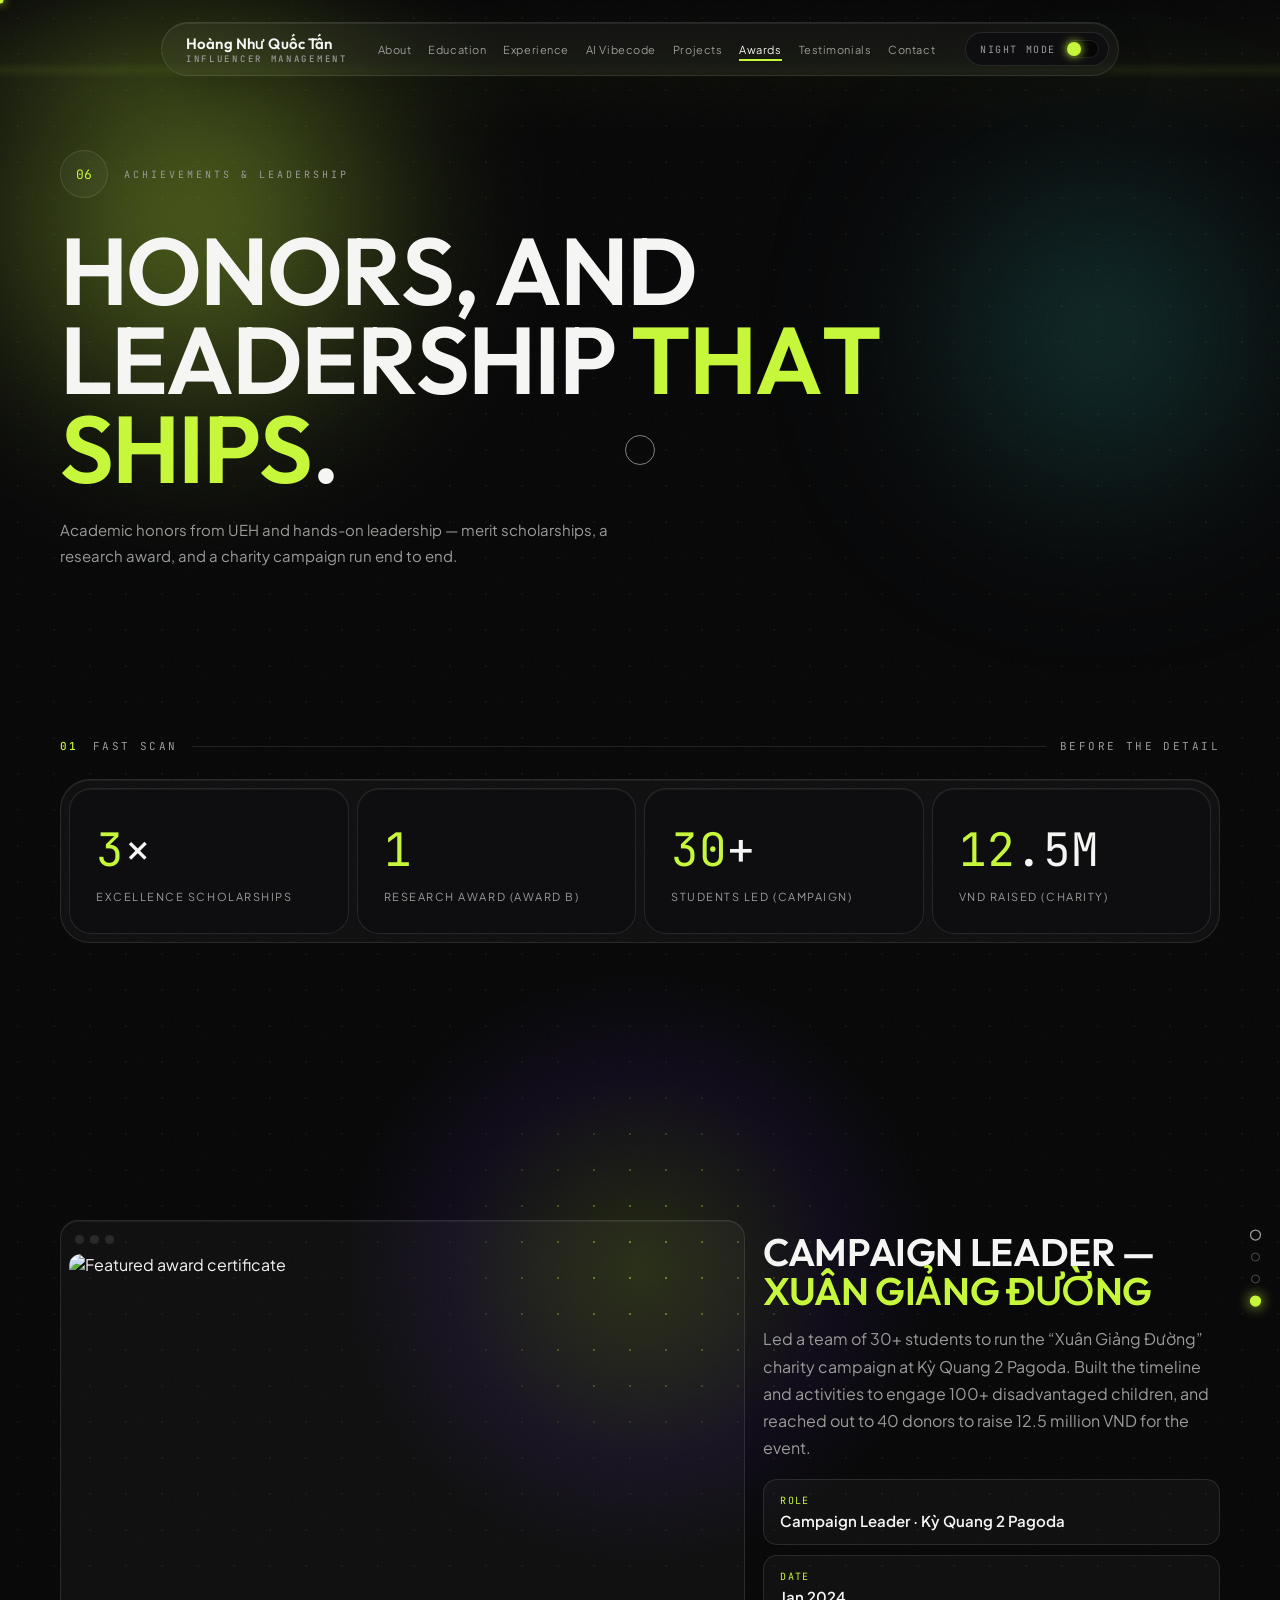
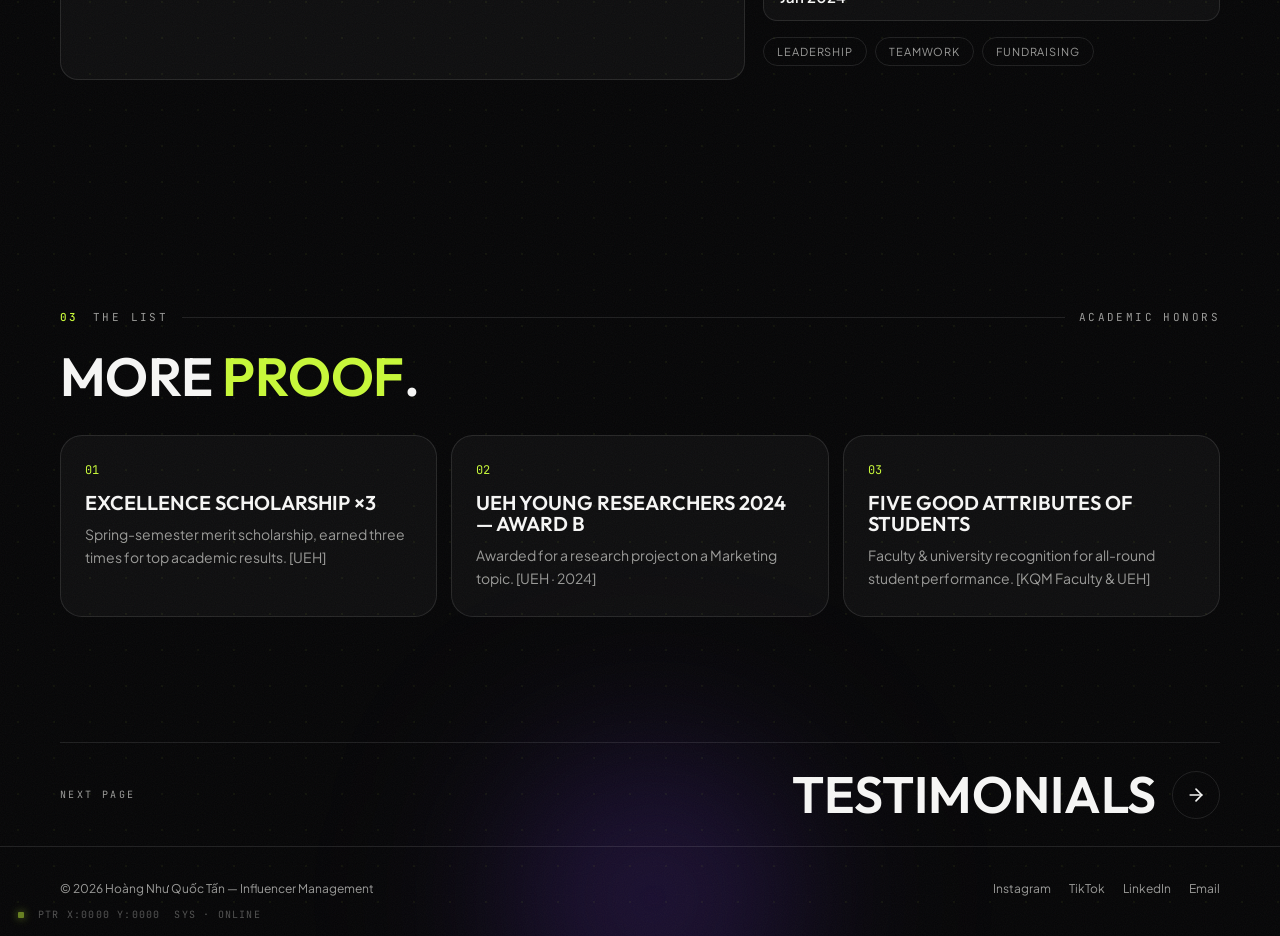
==== awards.html @ 6862c216 "Portfolio — Hoang Nhu Quoc Tan (initial)" ====
<!DOCTYPE html><html lang="en" class="dark"><head><meta charset="UTF-8"/><meta name="viewport" content="width=device-width, initial-scale=1.0"/><title>Achievements &amp; Leadership &mdash; Hoàng Như Quốc Tấn</title><meta name="description" content="Academic honors, scholarships and leadership — UEH Excellence Scholarships, Young Researchers award, and a 30+ student charity campaign."/><link rel="preconnect" href="https://fonts.googleapis.com"><link rel="preconnect" href="https://fonts.gstatic.com" crossorigin><link href="https://fonts.googleapis.com/css2?family=Outfit:wght@500;600;700;800&display=swap" rel="stylesheet"><link href="https://fonts.googleapis.com/css2?family=Plus+Jakarta+Sans:wght@400;500;600;700&family=JetBrains+Mono:wght@400;500&display=swap" rel="stylesheet"><script>(function(){try{if(localStorage.getItem('pf-theme')==='light')document.documentElement.classList.add('light');}catch(e){}})();</script><link rel="icon" href="data:image/svg+xml,%3Csvg xmlns='http://www.w3.org/2000/svg' viewBox='0 0 32 32'%3E%3Crect width='32' height='32' rx='7' fill='%23060607'/%3E%3Cpath d='M17 5 8 18h6l-1 9 9-13h-6z' fill='%23c7f73b'/%3E%3C/svg%3E"/><link rel="stylesheet" href="assets/core.css"/></head><body class="pf-calm"><div class="pgt" aria-hidden="true"></div><div class="progress" id="progress"></div><div class="lightbox" id="lightbox" aria-hidden="true"><button class="lb-close" id="lbclose" aria-label="Close">&times;</button><img alt=""/></div><div class="toast" id="toast" role="status" aria-live="polite"></div><div class="aurora"><div class="blob b1"></div><div class="blob b2"></div><div class="blob b3"></div></div><div class="grain"></div><div class="fx-grid2"></div><div class="fx-grid"></div><div class="fx-spot"></div><div class="scan"></div><div class="hud" id="hud"><span class="b"></span><span id="hudpos">PTR X:0000 Y:0000</span><span id="hudsys">SYS &middot; ONLINE</span></div><div class="cring" id="cring"></div><div class="cdot" id="cdot"></div><div class="navwrap"><nav><a class="brand" href="portfolio-home.html" style="text-decoration:none"><span class="bn" data-c="name">Hoàng Như Quốc Tấn</span><span class="bs" data-c="role">Influencer Management</span></a><div class="navlinks"><a href="portfolio-about.html">About</a><a href="education.html">Education</a><a href="experience.html">Experience</a><a href="ai-vibecode.html">AI Vibecode</a><a href="projects.html">Projects</a><a class="cur" href="awards.html">Awards</a><a href="testimonials.html">Testimonials</a><a href="contact.html">Contact</a></div><div class="switch" id="switch" role="button" tabindex="0" aria-label="Toggle theme"><span class="lbl" id="switchlbl">Night mode</span><span class="track"><span class="knob"></span></span></div><div class="burger" id="burger" aria-label="Menu" tabindex="0"><i></i><i></i></div></nav></div><div class="overlay" id="overlay"><a href="portfolio-about.html">About</a><a href="education.html">Education</a><a href="experience.html">Experience</a><a href="ai-vibecode.html">AI Vibecode</a><a href="projects.html">Projects</a><a href="awards.html">Awards</a><a href="testimonials.html">Testimonials</a><a href="contact.html">Contact</a></div><div class="rail"><a href="#top" data-l="Intro" class="on"></a><a href="#preview" data-l="Scan"></a><a href="#featured" data-l="Featured"></a><a href="#list" data-l="Awards"></a></div><span id="top"></span><div class="wrap"><header class="head"><div class="kicker reveal"><span class="no">06</span><span class="lab">Achievements &amp; Leadership</span></div><h1 class="ih split reveal">Honors, and leadership <em class="pop">that ships</em>.</h1><p class="esub reveal" style="margin-top:24px">Academic honors from UEH and hands-on leadership &mdash; merit scholarships, a research award, and a charity campaign run end to end.</p></header></div><section class="esec" id="preview"><div class="slabel reveal"><b>01</b> Fast scan <span class="ln"></span> Before the detail</div><div class="bento reveal" style="margin-top:26px"><div class="inner"><div class="core"><div class="num"><em data-to="3">0</em>&times;</div><div class="cap">Excellence Scholarships</div></div><div class="core"><div class="num"><em data-to="1">0</em></div><div class="cap">Research award (Award B)</div></div><div class="core"><div class="num"><em data-to="30">0</em>+</div><div class="cap">Students led (campaign)</div></div><div class="core"><div class="num"><em data-to="12">0</em>.5M</div><div class="cap">VND raised (charity)</div></div></div></div></section><section class="esec" id="featured"><div class="slabel reveal"><b>02</b> Featured recognition <span class="ln"></span> First impression</div><div class="feature"><div class="frame reveal"><div class="bar"><i></i><i></i><i></i></div><img src="https://picsum.photos/seed/award-feat/1200/750" data-full="https://picsum.photos/seed/award-feat/1600/1000" alt="Featured award certificate"/></div><div class="reveal"><h2 style="font-family:'Outfit','Plus Jakarta Sans',sans-serif;font-weight:600;text-transform:uppercase;font-size:clamp(24px,3vw,42px);line-height:1.02;letter-spacing:-.01em">Campaign Leader &mdash; <em style="color:var(--lime);font-style:normal">Xu&acirc;n Gi&#7843;ng &#272;&#432;&#7901;ng</em></h2><p style="color:var(--ink-soft);margin-top:14px;line-height:1.7">Led a team of 30+ students to run the &ldquo;Xu&acirc;n Gi&#7843;ng &#272;&#432;&#7901;ng&rdquo; charity campaign at K&#7923; Quang 2 Pagoda. Built the timeline and activities to engage 100+ disadvantaged children, and reached out to 40 donors to raise 12.5 million VND for the event.</p><div class="org"><div class="orgcard"><div class="t">Role</div><div class="v">Campaign Leader &middot; K&#7923; Quang 2 Pagoda</div></div><div class="orgcard"><div class="t">Date</div><div class="v">Jan 2024</div></div></div><div class="chips" style="margin-top:16px"><span class="chip">Leadership</span><span class="chip">Teamwork</span><span class="chip">Fundraising</span></div></div></div></section><section class="esec" id="list"><div class="slabel reveal"><b>03</b> The list <span class="ln"></span> Academic honors</div><h2 class="ehead ih split reveal">More <em class="pop">proof</em>.</h2><div class="grid3"><div class="scard reveal"><div class="n">01</div><h3>Excellence Scholarship &times;3</h3><p>Spring-semester merit scholarship, earned three times for top academic results. <span style="color:var(--ink-soft)">[UEH]</span></p></div><div class="scard reveal"><div class="n">02</div><h3>UEH Young Researchers 2024 &mdash; Award B</h3><p>Awarded for a research project on a Marketing topic. <span style="color:var(--ink-soft)">[UEH &middot; 2024]</span></p></div><div class="scard reveal"><div class="n">03</div><h3>Five Good Attributes of Students</h3><p>Faculty &amp; university recognition for all-round student performance. <span style="color:var(--ink-soft)">[KQM Faculty &amp; UEH]</span></p></div></div></section><section class="nextnav reveal"><div class="ln"></div><div class="row"><span class="k">Next page</span><a href="testimonials.html">Testimonials <span class="ar"><svg viewBox="0 0 24 24" fill="none" stroke="currentColor" stroke-width="2" stroke-linecap="round" stroke-linejoin="round"><line x1="5" y1="12" x2="19" y2="12"/><polyline points="12 5 19 12 12 19"/></svg></span></a></div></section><footer style="border-top:1px solid var(--line);padding:34px 0 40px;position:relative;z-index:10"><div class="wrap" style="display:flex;justify-content:space-between;align-items:center;flex-wrap:wrap;gap:14px;font-size:12px;color:var(--ink-soft)"><div>&copy; <span id="yr"></span> <span data-c="name">Hoàng Như Quốc Tấn</span> &mdash; <span data-c="role">Influencer Management</span></div><div style="display:flex;gap:18px"><a href="#" data-c-href="instagram_url" style="text-decoration:none">Instagram</a><a href="#" data-c-href="tiktok_url" style="text-decoration:none">TikTok</a><a href="#" data-c-href="linkedin_url" style="text-decoration:none">LinkedIn</a><a href="contact.html" style="text-decoration:none">Email</a></div></div></footer><script src="assets/core.js" defer></script></body></html>
---- assets/core.css ----
:root{
    --bg:#060607; --bg-2:#0e0e10; --ink:#f5f5f4; --ink-soft:#9b9b99;
    --line:rgba(255,255,255,.10); --card:rgba(255,255,255,.035);
    --lime:#c7f73b; --lime-dim:#9bd400; --teal:#1f6f6b; --violet:#7a3bf7;
    --ease:cubic-bezier(.32,.72,0,1);
  }
  html.light{
    --bg:#f4f3ee; --bg-2:#e7e6df; --ink:#121211; --ink-soft:#56564f;
    --line:rgba(0,0,0,.12); --card:rgba(0,0,0,.035); --teal:#bfe3df;
    --lime:#5c9a00; --lime-dim:#477700;
  }
  *{margin:0;padding:0;box-sizing:border-box}
  html{scroll-behavior:smooth}
  body{background:var(--bg);color:var(--ink);font-family:'Plus Jakarta Sans',system-ui,sans-serif;
    overflow-x:hidden;transition:background .6s var(--ease),color .6s var(--ease)}
  ::selection{background:var(--lime);color:#060607}

  /* ---------- aurora background ---------- */
  .aurora{position:fixed;inset:0;z-index:0;overflow:hidden;pointer-events:none}
  .blob{position:absolute;border-radius:50%;filter:blur(72px);opacity:.46;mix-blend-mode:screen;will-change:transform;transform:translateZ(0)}
  html.light .blob{opacity:.3;mix-blend-mode:multiply}
  .b1{width:46vw;height:46vw;left:-8vw;top:-6vw;background:radial-gradient(circle,var(--lime),transparent 65%);animation:drift1 19s var(--ease) infinite}
  .b2{width:40vw;height:40vw;right:-6vw;top:6vw;background:radial-gradient(circle,var(--teal),transparent 60%);animation:drift2 23s var(--ease) infinite}
  .b3{width:38vw;height:38vw;left:32vw;bottom:-16vw;background:radial-gradient(circle,var(--violet),transparent 62%);opacity:.28;animation:drift3 27s var(--ease) infinite}
  @keyframes drift1{50%{transform:translate(8vw,6vh) scale(1.15)}}
  @keyframes drift2{50%{transform:translate(-7vw,9vh) scale(1.1)}}
  @keyframes drift3{50%{transform:translate(5vw,-8vh) scale(1.2)}}
  .grain{position:fixed;inset:0;z-index:1;pointer-events:none;opacity:.045;
    background-image:url("data:image/svg+xml,%3Csvg xmlns='http://www.w3.org/2000/svg' width='120' height='120'%3E%3Cfilter id='n'%3E%3CfeTurbulence type='fractalNoise' baseFrequency='.9' numOctaves='2'/%3E%3C/filter%3E%3Crect width='100%25' height='100%25' filter='url(%23n)'/%3E%3C/svg%3E");}

  /* ---------- minimal cursor (dot + lagging ring) ---------- */
  .cdot{position:fixed;top:0;left:0;width:7px;height:7px;border-radius:50%;background:var(--lime);
    z-index:95;pointer-events:none;transform:translate(-50%,-50%);box-shadow:0 0 10px var(--lime)}
  .cring{position:fixed;top:0;left:0;width:30px;height:30px;border-radius:50%;
    border:1px solid rgba(255,255,255,.5);z-index:94;pointer-events:none;mix-blend-mode:difference;
    transform:translate(-50%,-50%);transition:width .3s var(--ease),height .3s var(--ease),border-color .3s var(--ease)}
  .cring.lg{width:52px;height:52px;border-color:var(--lime)}
  @media(hover:none){.cdot,.cring{display:none}}
  @keyframes spin{to{transform:rotate(360deg)}}

  /* ---------- interactive background (reacts to cursor) ---------- */
  .fx-grid2{position:fixed;inset:0;z-index:1;pointer-events:none;opacity:.10;
    background-image:radial-gradient(circle,rgba(199,247,59,.5) 1px,transparent 1px);background-size:36px 36px}
  html.light .fx-grid2{opacity:.14;background-image:radial-gradient(circle,rgba(0,0,0,.18) 1px,transparent 1px)}
  .fx-grid{position:fixed;inset:0;z-index:1;pointer-events:none;opacity:.95;
    background-image:radial-gradient(circle,rgba(199,247,59,.5) 1px,transparent 1px);background-size:36px 36px;
    -webkit-mask:radial-gradient(280px circle at var(--mx,50%) var(--my,50%),#000 0%,transparent 70%);
    mask:radial-gradient(280px circle at var(--mx,50%) var(--my,50%),#000 0%,transparent 70%)}
  .fx-spot{position:fixed;inset:0;z-index:1;pointer-events:none;
    background:radial-gradient(460px circle at var(--mx,50%) var(--my,50%),rgba(199,247,59,.14),rgba(122,59,247,.07) 42%,transparent 64%)}
  html.light .fx-grid{background-image:radial-gradient(circle,rgba(77,124,15,.55) 1px,transparent 1px)}
  html.light .fx-spot{background:radial-gradient(460px circle at var(--mx,50%) var(--my,50%),rgba(77,124,15,.14),transparent 60%)}
  /* scanline sweep */
  .scan{position:fixed;left:0;right:0;top:0;height:140px;z-index:2;pointer-events:none;opacity:.55;
    background:linear-gradient(180deg,transparent,rgba(199,247,59,.05) 44%,rgba(199,247,59,.16) 50%,rgba(199,247,59,.05) 56%,transparent);
    animation:sweep 9s var(--ease) infinite}
  html.light .scan{background:linear-gradient(180deg,transparent,rgba(77,124,15,.06) 44%,rgba(77,124,15,.16) 50%,rgba(77,124,15,.06) 56%,transparent)}
  @keyframes sweep{0%{transform:translateY(-160px)}55%,100%{transform:translateY(100vh)}}
  /* HUD readout */
  .hud{position:fixed;left:18px;bottom:15px;z-index:40;pointer-events:none;font-family:'JetBrains Mono',monospace;
    font-size:10px;letter-spacing:.12em;color:var(--ink-soft);opacity:.5;display:flex;gap:14px;align-items:center}
  .hud .b{width:6px;height:6px;background:var(--lime);border-radius:1px;box-shadow:0 0 8px var(--lime)}
  @media(max-width:600px){.hud{display:none}}
  /* card spotlight (cursor-follow) */
  .core,.stat,.duocard .inner,.glass .inner,.bento{position:relative;overflow:hidden}
  .core::after,.stat::after,.duocard .inner::after,.glass .inner::after{content:"";position:absolute;inset:0;border-radius:inherit;
    pointer-events:none;opacity:0;transition:opacity .35s var(--ease);
    background:radial-gradient(260px circle at var(--cx,50%) var(--cy,50%),rgba(199,247,59,.16),transparent 60%)}
  .core:hover::after,.stat:hover::after,.duocard .inner:hover::after,.glass .inner:hover::after{opacity:1}

  /* ---------- floating glass nav ---------- */
  .navwrap{position:fixed;top:0;left:0;right:0;z-index:60;display:flex;justify-content:center;padding:22px 16px;pointer-events:none}
  .navwrap{transition:transform .45s var(--ease)}
  body.nav-hidden .navwrap{transform:translateY(-130%)}
  nav{pointer-events:auto;display:flex;align-items:center;gap:30px;
    background:var(--card);backdrop-filter:blur(18px);border:1px solid var(--line);
    border-radius:999px;padding:9px 9px 9px 24px;box-shadow:inset 0 1px 0 rgba(255,255,255,.08),0 18px 50px -20px rgba(0,0,0,.6)}
  .brand{font-family:'Outfit','Plus Jakarta Sans',sans-serif;font-weight:600;font-size:15px;letter-spacing:.01em;white-space:nowrap;color:var(--ink)}
  .brand .bn{color:var(--ink)}
  .brand .bs{display:block;font-size:9px;letter-spacing:.3em;color:var(--ink-soft);font-weight:500;text-transform:uppercase;font-family:'JetBrains Mono',monospace}
  .navlinks{display:flex;gap:24px;font-size:12px;letter-spacing:.05em}
  .navlinks a{color:var(--ink-soft);text-decoration:none;transition:color .25s var(--ease);position:relative}
  .navlinks a:hover{color:var(--ink)}
  .navlinks a::after{content:"";position:absolute;left:0;bottom:-5px;height:1.5px;width:0;background:var(--lime);transition:width .3s var(--ease)}
  .navlinks a:hover::after{width:100%}
  .switch{display:flex;align-items:center;gap:9px;cursor:pointer;user-select:none;
    border:1px solid var(--line);border-radius:999px;padding:7px 9px 7px 14px;background:var(--bg-2);transition:border-color .25s var(--ease)}
  .switch:hover{border-color:var(--lime)}
  .switch .lbl{font-size:10px;letter-spacing:.16em;text-transform:uppercase;color:var(--ink-soft);font-family:'JetBrains Mono',monospace;min-width:74px}
  .switch .track{width:34px;height:18px;border-radius:999px;background:var(--bg);position:relative;border:1px solid var(--line)}
  .switch .knob{position:absolute;top:1px;left:1px;width:14px;height:14px;border-radius:50%;background:var(--lime);box-shadow:0 0 10px var(--lime);transition:left .35s var(--ease)}
  html.light .switch .knob{left:17px}

  /* hamburger (mobile) */
  .burger{display:none;width:40px;height:40px;border:1px solid var(--line);border-radius:50%;background:var(--bg-2);position:relative;cursor:pointer}
  .burger i{position:absolute;left:11px;width:18px;height:1.5px;background:var(--ink);transition:transform .4s var(--ease),opacity .3s var(--ease)}
  .burger i:nth-child(1){top:16px}.burger i:nth-child(2){top:22px}
  body.menu .burger i:nth-child(1){transform:translateY(3px) rotate(45deg)}
  body.menu .burger i:nth-child(2){transform:translateY(-3px) rotate(-45deg)}
  .overlay{position:fixed;inset:0;z-index:55;background:rgba(6,6,7,.82);backdrop-filter:blur(22px);
    display:flex;flex-direction:column;justify-content:center;gap:8px;padding:0 32px;
    opacity:0;pointer-events:none;transition:opacity .4s var(--ease)}
  html.light .overlay{background:rgba(244,243,238,.85)}
  body.menu .overlay{opacity:1;pointer-events:auto}
  .overlay a{font-family:'Outfit','Plus Jakarta Sans',sans-serif;font-size:40px;font-weight:600;text-decoration:none;color:var(--ink);
    text-transform:uppercase;transform:translateY(40px);opacity:0;transition:transform .6s var(--ease),opacity .6s var(--ease)}
  body.menu .overlay a{transform:none;opacity:1}
  body.menu .overlay a:nth-child(1){transition-delay:.08s}
  body.menu .overlay a:nth-child(2){transition-delay:.14s}
  body.menu .overlay a:nth-child(3){transition-delay:.2s}
  body.menu .overlay a:nth-child(4){transition-delay:.26s}
  body.menu .overlay a:nth-child(5){transition-delay:.32s}

  /* ---------- shared bits ---------- */
  .wrap{position:relative;z-index:10;max-width:1480px;margin:0 auto;padding:0 clamp(20px,5vw,60px)}
  .eyebrow{display:inline-flex;align-items:center;gap:9px;border:1px solid var(--line);border-radius:999px;
    padding:6px 13px;font-size:10px;letter-spacing:.24em;text-transform:uppercase;color:var(--ink-soft);
    font-family:'JetBrains Mono',monospace;background:var(--card)}
  .eyebrow .d{width:6px;height:6px;border-radius:50%;background:var(--lime);box-shadow:0 0 8px var(--lime)}

  /* interactive headline */
  .ih{font-family:'Outfit','Plus Jakarta Sans',sans-serif;font-weight:600;line-height:.94;letter-spacing:-.02em;text-transform:uppercase}
  .ih .ch{display:inline-block;transition:transform .25s var(--ease),color .25s var(--ease),text-shadow .25s var(--ease);will-change:transform}
  .ih .pop{color:var(--lime)}

  /* magnetic CTA (button-in-button) */
  .btn{display:inline-flex;align-items:center;gap:12px;text-decoration:none;font-weight:600;font-size:14px;
    padding:12px 12px 12px 22px;border-radius:999px;transition:transform .25s var(--ease),background .3s var(--ease),color .3s var(--ease)}
  .btn:active{transform:scale(.97)}
  .btn .ic{width:30px;height:30px;border-radius:50%;display:grid;place-items:center;transition:transform .3s var(--ease),background .3s var(--ease)}
  .btn svg{width:15px;height:15px}
  .btn-primary{background:var(--lime);color:#060607}
  .btn-primary .ic{background:rgba(0,0,0,.12)}
  .btn-primary:hover .ic{transform:translate(3px,-2px)}
  .btn-ghost{border:1px solid var(--line);color:var(--ink);padding-left:22px}
  .btn-ghost .ic{background:var(--card)}
  .btn-ghost:hover{border-color:var(--lime);color:var(--lime)}
  .btn-ghost:hover .ic{transform:translate(3px,-2px)}

  /* ---------- hero ---------- */
  .hero{min-height:100dvh;display:grid;grid-template-columns:1.12fr .88fr;gap:48px;align-items:center;
    padding:150px 0 70px}
  .hero h1{font-size:clamp(54px,8.4vw,132px);margin:24px 0}
  .lede{max-width:46ch;color:var(--ink-soft);font-size:clamp(15px,1.25vw,18px);line-height:1.7}
  .lede b{color:var(--ink);font-weight:600}
  .badge{display:inline-flex;align-items:center;gap:9px;margin-top:26px;border:1px solid var(--line);
    border-radius:999px;padding:8px 15px;font-size:12px;background:var(--card)}
  .badge .dot{width:8px;height:8px;border-radius:50%;background:var(--lime);animation:pulse 1.8s infinite}
  @keyframes pulse{0%{box-shadow:0 0 0 0 rgba(199,247,59,.6)}70%{box-shadow:0 0 0 9px rgba(199,247,59,0)}100%{box-shadow:0 0 0 0 rgba(199,247,59,0)}}
  .ctas{display:flex;flex-wrap:wrap;gap:13px;margin-top:32px}
  .chips{display:flex;flex-wrap:wrap;gap:8px;margin-top:30px}
  .chip{font-size:11px;letter-spacing:.08em;text-transform:uppercase;color:var(--ink-soft);
    border:1px solid var(--line);border-radius:999px;padding:7px 13px;transition:border-color .25s var(--ease),color .25s var(--ease)}
  .chip:hover{border-color:var(--lime);color:var(--ink)}

  /* portrait — double-bezel + aurora ring */
  .stage{display:flex;flex-direction:column;align-items:center;gap:20px}
  .shell{padding:8px;border-radius:50%;background:var(--card);border:1px solid var(--line);position:relative}
  .ring{position:relative;width:min(360px,74vw);aspect-ratio:1;border-radius:50%;display:grid;place-items:center}
  .ring::before{content:"";position:absolute;inset:-10px;border-radius:50%;
    background:conic-gradient(from 0deg,var(--lime),var(--teal),var(--violet),var(--lime));filter:blur(16px);opacity:.7;animation:spin 14s linear infinite}
  .portrait{position:relative;z-index:2;width:100%;height:100%;border-radius:50%;object-fit:cover;border:2px solid rgba(255,255,255,.16)}
  .persona{display:flex;align-items:flex-start;gap:12px;border:1px solid var(--line);border-radius:18px;
    background:var(--card);box-shadow:inset 0 1px 0 rgba(255,255,255,.06);padding:14px 18px;max-width:330px}
  .persona .ic{color:var(--lime);flex:0 0 auto;margin-top:2px}
  .persona .tag{font-family:'JetBrains Mono',monospace;font-size:10px;color:var(--lime);letter-spacing:.14em;text-transform:uppercase}
  .persona p{font-size:13.5px;line-height:1.5;margin-top:4px}
  .persona p b{color:var(--ink)}

  /* ---------- marquee ---------- */
  .marq{position:relative;z-index:10;border-top:1px solid var(--line);border-bottom:1px solid var(--line);
    overflow:hidden;padding:18px 0;margin-top:10px;background:var(--card)}
  .marq .row{display:flex;gap:48px;width:max-content;animation:slide 28s linear infinite}
  .marq span{font-family:'Outfit','Plus Jakarta Sans',sans-serif;font-weight:600;text-transform:uppercase;font-size:clamp(18px,2vw,26px);
    color:var(--ink-soft);display:inline-flex;align-items:center;gap:48px;letter-spacing:.02em}
  .marq span::after{content:"";width:7px;height:7px;border-radius:50%;background:var(--lime)}
  @keyframes slide{to{transform:translateX(-50%)}}

  /* ---------- snapshot (double-bezel bento) ---------- */
  .snap-sec{padding:90px 0}
  .snaphead{display:flex;align-items:flex-end;justify-content:space-between;gap:24px;margin-bottom:30px;flex-wrap:wrap}
  .snaphead h2{font-family:'Outfit','Plus Jakarta Sans',sans-serif;font-weight:600;text-transform:uppercase;font-size:clamp(30px,4vw,56px);line-height:.98;letter-spacing:-.01em}
  .snaphead p{color:var(--ink-soft);max-width:38ch;font-size:14px;line-height:1.6}
  .bento{padding:8px;border:1px solid var(--line);border-radius:30px;background:var(--card);
    box-shadow:inset 0 1px 0 rgba(255,255,255,.05)}
  .bento .inner{display:grid;grid-template-columns:repeat(4,1fr);gap:8px}
  .core{background:var(--bg-2);border:1px solid var(--line);border-radius:calc(30px - 8px);padding:30px 26px;
    box-shadow:inset 0 1px 1px rgba(255,255,255,.06);transition:transform .4s var(--ease)}
  .core:hover{transform:translateY(-4px)}
  .core .num{font-family:'JetBrains Mono',monospace;font-size:clamp(30px,3.6vw,48px)}
  .core .num em{color:var(--lime);font-style:normal}
  .core .cap{font-size:11px;letter-spacing:.14em;text-transform:uppercase;color:var(--ink-soft);margin-top:10px}

  /* reveal */
  .reveal{opacity:0;transform:translateY(40px);filter:blur(8px);
    transition:opacity .9s var(--ease),transform .9s var(--ease),filter .9s var(--ease)}
  .reveal.in{opacity:1;transform:none;filter:blur(0)}

  @media(max-width:900px){
    .navlinks,.switch .lbl{display:none}
    .burger{display:block}
    .hero{grid-template-columns:1fr;padding-top:130px;gap:34px}
    .stage{order:-1}
    .bento .inner{grid-template-columns:repeat(2,1fr)}
  }

/* header */
  .head{padding:150px 0 56px}
  .kicker{display:flex;align-items:center;gap:16px;margin-bottom:28px}
  .kicker .no{width:48px;height:48px;border:1px solid var(--line);border-radius:50%;display:grid;place-items:center;font-family:'JetBrains Mono',monospace;font-size:13px;color:var(--lime);background:var(--card)}
  .kicker .lab{font-size:10px;letter-spacing:.3em;text-transform:uppercase;color:var(--ink-soft);font-family:'JetBrains Mono',monospace}
  .head h1{font-size:clamp(46px,7.4vw,116px);max-width:15ch}
  .intro-grid{display:grid;grid-template-columns:1.1fr .9fr;gap:18px;align-items:stretch;margin-top:44px}
  .glass{padding:8px;border:1px solid var(--line);border-radius:28px;background:var(--card);box-shadow:inset 0 1px 0 rgba(255,255,255,.05)}
  .glass .inner{background:var(--bg-2);border:1px solid var(--line);border-radius:20px;padding:30px 32px;box-shadow:inset 0 1px 1px rgba(255,255,255,.06);height:100%}
  .glass p{color:var(--ink-soft);font-size:clamp(15px,1.2vw,17px);line-height:1.75}
  .glass p b{color:var(--ink);font-weight:600}
  .chips{display:flex;flex-wrap:wrap;gap:8px;margin-top:22px}
  .chip{font-size:11px;letter-spacing:.08em;text-transform:uppercase;color:var(--ink-soft);border:1px solid var(--line);border-radius:999px;padding:7px 13px;transition:border-color .25s var(--ease),color .25s var(--ease)}
  .chip:hover{border-color:var(--lime);color:var(--ink)}
  .stats{padding:8px;border:1px solid var(--line);border-radius:28px;background:var(--card)}
  .stats .grid{display:grid;grid-template-columns:1fr 1fr;gap:8px;height:100%}
  .stat{background:var(--bg-2);border:1px solid var(--line);border-radius:20px;padding:24px;box-shadow:inset 0 1px 1px rgba(255,255,255,.06);transition:transform .4s var(--ease)}
  .stat:hover{transform:translateY(-4px)}
  .stat .num{font-family:'JetBrains Mono',monospace;font-size:clamp(26px,3vw,40px)}
  .stat .num em{color:var(--lime);font-style:normal}
  .stat .cap{font-size:11px;letter-spacing:.13em;text-transform:uppercase;color:var(--ink-soft);margin-top:8px}

  .sec{padding:80px 0;border-top:1px solid var(--line)}
  .sec h2{font-family:'Outfit','Plus Jakarta Sans',sans-serif;font-weight:600;text-transform:uppercase;font-size:clamp(32px,4.6vw,68px);line-height:.96;letter-spacing:-.01em;max-width:16ch}

  .narr{display:grid;grid-template-columns:.85fr 1.15fr;gap:40px;margin-top:6px;align-items:start}
  .narr .big{font-family:'Outfit','Plus Jakarta Sans',sans-serif;text-transform:uppercase;font-weight:600;font-size:clamp(24px,2.7vw,42px);line-height:1.02}
  .narr .big .pop{color:var(--lime)}
  .narr .body p{color:var(--ink-soft);font-size:16px;line-height:1.8;margin-bottom:16px;max-width:60ch}
  .narr .body p b{color:var(--ink)}

  .princ{margin-top:22px;border-top:1px solid var(--line)}
  .prow{display:grid;grid-template-columns:60px 1fr 2fr;gap:24px;align-items:baseline;padding:26px 4px;border-bottom:1px solid var(--line);transition:background .3s var(--ease),padding-left .3s var(--ease)}
  .prow:hover{background:var(--card);padding-left:16px}
  .prow .pn{font-family:'JetBrains Mono',monospace;color:var(--lime);font-size:14px}
  .prow .pt{font-family:'Outfit','Plus Jakarta Sans',sans-serif;font-weight:600;text-transform:uppercase;font-size:clamp(20px,2vw,28px)}
  .prow .pd{color:var(--ink-soft);font-size:15px;line-height:1.7}

  .duo{display:grid;grid-template-columns:1fr 1fr;gap:16px;margin-top:8px}
  .duocard{padding:8px;border:1px solid var(--line);border-radius:26px;background:var(--card)}
  .duocard .inner{background:var(--bg-2);border:1px solid var(--line);border-radius:18px;padding:28px;box-shadow:inset 0 1px 1px rgba(255,255,255,.06)}
  .duocard .t{font-family:'Outfit','Plus Jakarta Sans',sans-serif;font-weight:600;text-transform:uppercase;font-size:clamp(22px,2.4vw,32px);color:var(--lime)}
  .duocard ul{list-style:none;margin-top:14px;display:flex;flex-direction:column;gap:11px}
  .duocard li{color:var(--ink-soft);font-size:15px;line-height:1.5;padding-left:18px;position:relative}
  .duocard li::before{content:"";position:absolute;left:0;top:9px;width:7px;height:7px;border-radius:50%;background:var(--lime)}

  .strip{display:flex;gap:16px;overflow-x:auto;padding:8px 2px 18px;margin-top:8px;scroll-snap-type:x mandatory}
  .strip::-webkit-scrollbar{height:6px}.strip::-webkit-scrollbar-thumb{background:var(--line);border-radius:99px}
  .shot{flex:0 0 auto;width:min(320px,78vw);aspect-ratio:4/5;border-radius:18px;object-fit:cover;border:1px solid var(--line);scroll-snap-align:start;filter:grayscale(.2);transition:filter .4s var(--ease),transform .4s var(--ease)}
  .shot:hover{filter:none;transform:translateY(-4px)}

  .endcta{padding:8px;border:1px solid var(--line);border-radius:30px;background:var(--card);margin:22px 0 80px}
  .endcta .inner{background:var(--bg-2);border:1px solid var(--line);border-radius:22px;box-shadow:inset 0 1px 1px rgba(255,255,255,.06);padding:38px clamp(24px,4vw,48px);display:flex;flex-wrap:wrap;align-items:center;justify-content:space-between;gap:20px}
  .endcta h3{font-family:'Outfit','Plus Jakarta Sans',sans-serif;font-weight:600;text-transform:uppercase;font-size:clamp(26px,3.2vw,48px);line-height:1}

  .reveal{opacity:0;transform:translateY(40px);filter:blur(8px);transition:opacity .9s var(--ease),transform .9s var(--ease),filter .9s var(--ease)}
  .reveal.in{opacity:1;transform:none;filter:blur(0)}


  /* ===== enhancement components ===== */
  .hero h1{font-size:clamp(44px,6.2vw,104px);margin:22px 0 26px;max-width:13ch;text-wrap:balance}
  .slabel{display:flex;align-items:center;gap:14px;margin-bottom:26px;font-family:'JetBrains Mono',monospace;font-size:11px;letter-spacing:.22em;text-transform:uppercase;color:var(--ink-soft)}
  .slabel b{color:var(--lime);font-weight:500}
  .slabel .ln{flex:1;height:1px;background:var(--line)}
  .esec{position:relative;z-index:10;max-width:1480px;margin:0 auto;padding:clamp(72px,9vw,116px) clamp(20px,5vw,60px)}
  .ehead{font-family:'Outfit','Plus Jakarta Sans',sans-serif;font-weight:600;text-transform:uppercase;font-size:clamp(30px,4.2vw,60px);line-height:.98;letter-spacing:-.01em;max-width:18ch}
  .esub{color:var(--ink-soft);max-width:54ch;margin-top:16px;font-size:15px;line-height:1.7}
  .grid3{display:grid;grid-template-columns:repeat(3,1fr);gap:14px;margin-top:32px}
  .grid4{display:grid;grid-template-columns:repeat(4,1fr);gap:14px;margin-top:32px}
  .scard{position:relative;overflow:hidden;border:1px solid var(--line);border-radius:22px;background:var(--card);padding:26px 24px;transition:transform .4s var(--ease),border-color .3s var(--ease)}
  .scard:hover{transform:translateY(-5px);border-color:var(--lime)}
  .scard::after{content:"";position:absolute;inset:0;border-radius:inherit;pointer-events:none;opacity:0;transition:opacity .35s var(--ease);background:radial-gradient(240px circle at var(--cx,50%) var(--cy,50%),rgba(199,247,59,.14),transparent 60%)}
  .scard:hover::after{opacity:1}
  .scard .n{font-family:'JetBrains Mono',monospace;font-size:12px;color:var(--lime)}
  .scard h3{font-family:'Outfit','Plus Jakarta Sans',sans-serif;font-weight:600;text-transform:uppercase;font-size:20px;margin:14px 0 10px;line-height:1.05}
  .scard p{color:var(--ink-soft);font-size:14px;line-height:1.65}
  .case{position:relative;overflow:hidden;border:1px solid var(--line);border-radius:22px;background:var(--card);text-decoration:none;color:inherit;display:block;transition:transform .4s var(--ease),border-color .3s var(--ease)}
  .case:hover{transform:translateY(-5px);border-color:var(--lime)}
  .case .ph{aspect-ratio:16/10;width:100%;object-fit:cover;display:block;filter:grayscale(.25);transition:filter .4s var(--ease)}
  .case:hover .ph{filter:none}
  .case .cc{padding:20px 22px 24px}
  .case .tag{font-family:'JetBrains Mono',monospace;font-size:10px;letter-spacing:.14em;text-transform:uppercase;color:var(--lime)}
  .case h3{font-family:'Outfit','Plus Jakarta Sans',sans-serif;font-weight:600;text-transform:uppercase;font-size:20px;margin:10px 0 8px;line-height:1.05}
  .case p{color:var(--ink-soft);font-size:13.5px;line-height:1.6}
  .case .res{display:flex;gap:18px;margin-top:16px;flex-wrap:wrap}
  .case .res em{display:block;color:var(--lime);font-style:normal;font-size:18px;font-family:'JetBrains Mono',monospace}
  .case .res span{font-size:10px;letter-spacing:.1em;text-transform:uppercase;color:var(--ink-soft)}
  .logos{display:grid;grid-template-columns:repeat(5,1fr);gap:12px;margin-top:32px}
  .logo{height:82px;border:1px solid var(--line);border-radius:14px;background:var(--card);display:grid;place-items:center;font-family:'Outfit','Plus Jakarta Sans',sans-serif;font-weight:600;text-transform:uppercase;letter-spacing:.03em;font-size:15px;color:var(--ink-soft);transition:color .3s var(--ease),border-color .3s var(--ease)}
  .logo:hover{color:var(--lime);border-color:var(--lime)}
  .bigquote{border:1px solid var(--line);border-radius:26px;background:var(--card);padding:clamp(28px,5vw,56px);margin-top:26px}
  .bigquote .mk{font-family:'Outfit','Plus Jakarta Sans',sans-serif;font-size:60px;color:var(--lime);line-height:.4;height:30px}
  .bigquote p{font-family:'Outfit','Plus Jakarta Sans',sans-serif;font-weight:500;font-size:clamp(20px,2.6vw,34px);line-height:1.3;letter-spacing:-.01em;max-width:26ch}
  .bigquote .who{margin-top:24px;display:flex;align-items:center;gap:12px}
  .bigquote .av{width:46px;height:46px;border-radius:50%;border:1px solid var(--line);object-fit:cover}
  .bigquote .nm{font-weight:600;font-size:14px}.bigquote .rl{font-size:12px;color:var(--ink-soft)}
  .timeline{margin-top:30px;position:relative;padding-left:26px}
  .timeline::before{content:"";position:absolute;left:5px;top:6px;bottom:6px;width:1px;background:var(--line)}
  .titem{position:relative;padding:0 0 34px 22px}.titem:last-child{padding-bottom:0}
  .titem::before{content:"";position:absolute;left:-26px;top:5px;width:11px;height:11px;border-radius:50%;background:var(--bg);border:2px solid var(--lime);box-shadow:0 0 10px rgba(199,247,59,.5)}
  .titem .yr{font-family:'JetBrains Mono',monospace;font-size:12px;color:var(--lime);letter-spacing:.08em}
  .titem h3{font-family:'Outfit','Plus Jakarta Sans',sans-serif;font-weight:600;text-transform:uppercase;font-size:clamp(18px,2vw,24px);margin:8px 0 4px}
  .titem .role{font-size:13px;color:var(--ink-soft);margin-bottom:10px}
  .titem p{color:var(--ink-soft);font-size:14.5px;line-height:1.7;max-width:62ch}
  .skillwrap{display:grid;grid-template-columns:1fr 1fr;gap:14px 56px;margin-top:30px}
  .skill{padding:16px 0;border-bottom:1px solid var(--line)}
  .skill .top{display:flex;justify-content:space-between;align-items:baseline;gap:12px;margin-bottom:11px}
  .skill .nm{font-weight:600;font-size:15px}.skill .pc{font-family:'JetBrains Mono',monospace;font-size:13px;color:var(--lime)}
  .meter{height:5px;border-radius:99px;background:var(--line);overflow:hidden}
  .meter i{display:block;height:100%;width:0;border-radius:99px;background:linear-gradient(90deg,var(--lime-dim),var(--lime));transition:width 1.2s var(--ease)}
  .skill.in .meter i{width:var(--val)}
  .tools{display:flex;flex-wrap:wrap;gap:10px;margin-top:24px}
  .tool{display:inline-flex;align-items:center;gap:9px;border:1px solid var(--line);border-radius:12px;background:var(--card);padding:11px 15px;font-size:13.5px;font-weight:500;transition:border-color .25s var(--ease),transform .25s var(--ease)}
  .tool:hover{border-color:var(--lime);transform:translateY(-3px)}
  .tool .dot{width:7px;height:7px;border-radius:50%;background:var(--lime)}
  .shot .capt,.capt{font-size:12px;color:var(--ink-soft);margin-top:8px}
  .rail{position:fixed;right:20px;top:50%;transform:translateY(-50%);z-index:50;display:flex;flex-direction:column;gap:13px}
  .rail a{width:9px;height:9px;border-radius:50%;border:1px solid var(--ink-soft);opacity:.45;transition:all .35s var(--ease);position:relative;display:block}
  .rail a::before{content:attr(data-l);position:absolute;right:18px;top:50%;transform:translateY(-50%) translateX(6px);font-family:'JetBrains Mono',monospace;font-size:9px;letter-spacing:.14em;text-transform:uppercase;color:var(--ink-soft);white-space:nowrap;opacity:0;transition:opacity .3s var(--ease),transform .3s var(--ease)}
  .rail a:hover::before{opacity:.8;transform:translateY(-50%) translateX(0)}
  .rail a.on{opacity:1;background:var(--lime);border-color:var(--lime);box-shadow:0 0 10px var(--lime);transform:scale(1.25)}
  @media(max-width:1100px){.rail{display:none}}
  .navlinks{gap:17px;font-size:11px}
  .navlinks a.cur{color:var(--ink)} .navlinks a.cur::after{width:100%}
  @media(max-width:1240px){.navlinks,.switch .lbl{display:none}.burger{display:block}}
  .preload{position:fixed;inset:0;z-index:200;background:var(--bg);display:grid;place-items:center;transition:opacity .8s var(--ease),visibility .8s var(--ease)}
  .preload.done{opacity:0;visibility:hidden}
  .pl-brand{font-family:'Outfit','Plus Jakarta Sans',sans-serif;font-weight:600;text-transform:uppercase;font-size:clamp(28px,5vw,56px);letter-spacing:-.01em;text-align:center}
  .pl-brand em{color:var(--lime);font-style:normal}
  .pl-bar{margin:22px auto 0;width:min(260px,60vw);height:2px;background:var(--line);border-radius:99px;overflow:hidden}
  .pl-bar i{display:block;height:100%;width:0;background:var(--lime);box-shadow:0 0 10px var(--lime)}
  .pl-num{margin-top:12px;font-family:'JetBrains Mono',monospace;font-size:11px;letter-spacing:.2em;color:var(--ink-soft);text-align:center}
  @media(max-width:900px){.grid3,.grid4,.logos,.skillwrap{grid-template-columns:1fr 1fr}.intro-grid{grid-template-columns:1fr}}
  @media(max-width:600px){.grid3,.grid4,.logos{grid-template-columns:1fr}}

  .ih .word{display:inline-block;white-space:nowrap}
  .ih .ch.pop{color:var(--lime)}


  /* ---- page transition: smooth content cross-fade (no blackout) ---- */
  html{background:var(--bg)}
  @keyframes pgin{from{opacity:0;transform:translateY(8px)}to{opacity:1;transform:none}}
  @keyframes pgout{to{opacity:0;transform:translateY(-6px)}}
  body{animation:pgin .5s var(--ease) both}
  body.leaving{animation:pgout .32s var(--ease) forwards}
  .pgt{display:none}
  @media(prefers-reduced-motion:reduce){body,body.leaving{animation:none}.scan,.blob{animation:none!important}}


/* ===== ENHANCEMENTS (blueprint-informed, global) ===== */
.progress{position:fixed;top:0;left:0;height:2px;width:100%;transform:scaleX(0);transform-origin:0 50%;z-index:120;background:linear-gradient(90deg,var(--lime-dim),var(--lime));box-shadow:0 0 10px var(--lime);will-change:transform}
body.scrolled nav{box-shadow:inset 0 1px 0 rgba(255,255,255,.10),0 24px 60px -24px rgba(0,0,0,.8)}
.reveal{transition-delay:var(--d,0ms)}
a:focus-visible,button:focus-visible,.switch:focus-visible,.burger:focus-visible,[tabindex]:focus-visible{outline:2px solid var(--lime);outline-offset:3px;border-radius:6px}
.lightbox{position:fixed;inset:0;z-index:180;background:rgba(6,6,7,.9);backdrop-filter:blur(10px);display:flex;align-items:center;justify-content:center;padding:5vw;opacity:0;visibility:hidden;transition:opacity .4s var(--ease),visibility .4s var(--ease)}
html.light .lightbox{background:rgba(244,243,238,.92)}
.lightbox.open{opacity:1;visibility:visible}
.lightbox img{max-width:100%;max-height:90vh;border-radius:14px;border:1px solid var(--line);box-shadow:0 40px 120px rgba(0,0,0,.6)}
.lb-close{position:absolute;top:24px;right:28px;width:46px;height:46px;border-radius:50%;border:1px solid var(--line);background:var(--card);color:var(--ink);font-size:24px;cursor:pointer;line-height:1;display:grid;place-items:center;transition:border-color .25s var(--ease),color .25s var(--ease)}
.lb-close:hover{border-color:var(--lime);color:var(--lime)}
.nextnav{position:relative;z-index:10;max-width:1480px;margin:0 auto;padding:10px clamp(20px,5vw,60px) 26px}
.nextnav .ln{height:1px;background:var(--line);margin-bottom:26px}
.nextnav .row{display:flex;align-items:center;justify-content:space-between;flex-wrap:wrap;gap:14px}
.nextnav .k{font-family:'JetBrains Mono',monospace;font-size:10px;letter-spacing:.24em;text-transform:uppercase;color:var(--ink-soft)}
.nextnav a{display:inline-flex;align-items:center;gap:16px;text-decoration:none;color:var(--ink);font-family:'Outfit','Plus Jakarta Sans',sans-serif;font-weight:600;text-transform:uppercase;font-size:clamp(26px,4vw,52px);line-height:1;transition:color .3s var(--ease),gap .3s var(--ease)}
.nextnav a:hover{color:var(--lime);gap:24px}
.nextnav a .ar{width:48px;height:48px;border-radius:50%;border:1px solid var(--line);display:grid;place-items:center;flex:0 0 auto;transition:border-color .3s var(--ease),transform .3s var(--ease)}
.nextnav a:hover .ar{border-color:var(--lime);transform:translateX(5px)}
.nextnav a .ar svg{width:20px;height:20px}
@media(prefers-reduced-motion:reduce){.progress{display:none}}


/* ===== CONTACT / CONNECT section ===== */
.connect-grid{display:grid;grid-template-columns:1.05fr .95fr;gap:16px;margin-top:34px}
.idcard,.clist{padding:8px;border:1px solid var(--line);border-radius:28px;background:var(--card);box-shadow:inset 0 1px 0 rgba(255,255,255,.05)}
.idcard .in,.clist .in{background:var(--bg-2);border:1px solid var(--line);border-radius:20px;padding:clamp(24px,3vw,42px);box-shadow:inset 0 1px 1px rgba(255,255,255,.06);height:100%}
.idcard .nm{font-family:'Outfit','Plus Jakarta Sans',sans-serif;font-weight:600;text-transform:uppercase;font-size:clamp(30px,4vw,56px);line-height:.96;letter-spacing:-.01em}
.idcard .role{color:var(--ink-soft);font-size:15px;line-height:1.6;margin-top:14px;max-width:36ch}
.idcard .ctas{display:flex;flex-wrap:wrap;gap:12px;margin-top:28px}
.clist .in{display:flex;flex-direction:column;gap:12px;justify-content:center}
.crow{display:flex;align-items:center;gap:15px;border:1px solid var(--line);border-radius:16px;background:var(--card);padding:13px 15px;transition:border-color .25s var(--ease),transform .25s var(--ease)}
.crow:hover{border-color:var(--lime);transform:translateY(-2px)}
.crow .cic{width:42px;height:42px;border-radius:12px;border:1px solid var(--line);display:grid;place-items:center;color:var(--lime);flex:0 0 auto;background:var(--bg-2)}
.crow .cic svg{width:18px;height:18px}
.crow .meta{flex:1;min-width:0}
.crow .v{font-weight:600;font-size:15px;white-space:nowrap;overflow:hidden;text-overflow:ellipsis}
.crow .l{font-size:10px;letter-spacing:.14em;text-transform:uppercase;color:var(--ink-soft);margin-top:3px;font-family:'JetBrains Mono',monospace}
.copybtn{flex:0 0 auto;border:1px solid var(--line);background:var(--bg-2);color:var(--ink-soft);font-family:'JetBrains Mono',monospace;font-size:10px;letter-spacing:.14em;text-transform:uppercase;padding:9px 14px;border-radius:999px;cursor:pointer;text-decoration:none;transition:border-color .25s var(--ease),color .25s var(--ease)}
.copybtn:hover{border-color:var(--lime);color:var(--lime)}
.toast{position:fixed;left:50%;bottom:30px;transform:translateX(-50%) translateY(20px);z-index:190;background:var(--lime);color:#060607;font-weight:600;font-size:13px;padding:11px 20px;border-radius:999px;box-shadow:0 18px 50px -16px rgba(0,0,0,.6);opacity:0;visibility:hidden;transition:opacity .3s var(--ease),transform .3s var(--ease)}
.toast.show{opacity:1;visibility:visible;transform:translateX(-50%) translateY(0)}
@media(max-width:900px){.connect-grid{grid-template-columns:1fr}}


/* ===== PROJECTS proposal-reel ===== */
.proj-main{display:grid;grid-template-columns:.92fr 1.55fr;gap:18px;margin-top:26px;align-items:start}
.proj-copy .meta{display:flex;flex-wrap:wrap;gap:8px;margin-bottom:16px}
.proj-copy .meta span{font-family:'JetBrains Mono',monospace;font-size:10px;letter-spacing:.12em;text-transform:uppercase;color:var(--ink-soft);border:1px solid var(--line);border-radius:999px;padding:6px 11px}
.proj-copy h3{font-family:'Outfit','Plus Jakarta Sans',sans-serif;font-weight:600;text-transform:uppercase;font-size:clamp(24px,3vw,40px);line-height:1.02;letter-spacing:-.01em}
.proj-copy p{color:var(--ink-soft);font-size:15px;line-height:1.7;margin-top:14px;max-width:46ch}
.proj-copy .tags{margin-top:16px}
.preview-shell{position:relative;border:1px solid var(--line);border-radius:20px;overflow:hidden;background:var(--card);box-shadow:inset 0 1px 0 rgba(255,255,255,.05)}
.preview-shell .pv-main{width:100%;aspect-ratio:16/10;object-fit:cover;display:block;transition:filter .4s var(--ease)}
.preview-shell .pv-cap{position:absolute;bottom:12px;left:14px;font-family:'JetBrains Mono',monospace;font-size:11px;letter-spacing:.1em;background:rgba(6,6,7,.6);color:#fff;padding:6px 11px;border-radius:999px;backdrop-filter:blur(6px)}
.thumb-row{display:flex;gap:10px;overflow-x:auto;padding:14px 2px 6px;scroll-snap-type:x mandatory}
.thumb-row::-webkit-scrollbar{height:6px}.thumb-row::-webkit-scrollbar-thumb{background:var(--line);border-radius:99px}
.thumb{flex:0 0 auto;width:118px;aspect-ratio:16/10;border-radius:10px;overflow:hidden;border:1px solid var(--line);background:none;cursor:pointer;padding:0;opacity:.55;scroll-snap-align:start;transition:opacity .25s var(--ease),border-color .25s var(--ease),transform .25s var(--ease)}
.thumb img{width:100%;height:100%;object-fit:cover;display:block}
.thumb.active,.thumb:hover{opacity:1;border-color:var(--lime);transform:translateY(-2px)}
.full-stack{display:none;grid-template-columns:repeat(2,1fr);gap:14px;margin-top:18px}
.full-stack.open{display:grid}
.full-stack figure{border:1px solid var(--line);border-radius:14px;overflow:hidden;background:var(--card)}
.full-stack img{width:100%;display:block;aspect-ratio:16/10;object-fit:cover;cursor:zoom-in}
.full-stack figcaption{padding:12px 14px;font-size:13px;color:var(--ink-soft)}
@media(max-width:900px){.proj-main{grid-template-columns:1fr}.full-stack{grid-template-columns:1fr}}


/* ===== TESTIMONIALS quote wall ===== */
.quotewall{columns:2;column-gap:16px;margin-top:32px}
.qcard{break-inside:avoid;margin-bottom:16px;border:1px solid var(--line);border-radius:20px;background:var(--card);padding:26px 24px;transition:border-color .3s var(--ease),transform .3s var(--ease)}
.qcard:hover{border-color:var(--lime);transform:translateY(-3px)}
.qcard .mk{font-family:'Outfit','Plus Jakarta Sans',sans-serif;font-size:46px;color:var(--lime);line-height:.5;height:24px}
.qcard p{font-size:15.5px;line-height:1.62;margin-top:8px}
.qcard .who{margin-top:18px;display:flex;align-items:center;gap:12px}
.qcard .av{width:42px;height:42px;border-radius:50%;border:1px solid var(--line);object-fit:cover}
.qcard .nm{font-weight:600;font-size:14px}.qcard .rl{font-size:12px;color:var(--ink-soft)}
@media(max-width:760px){.quotewall{columns:1}}
/* ===== AWARDS featured ===== */
.feature{display:grid;grid-template-columns:1.2fr .8fr;gap:18px;margin-top:32px;align-items:center}
.frame{border:1px solid var(--line);border-radius:18px;overflow:hidden;background:var(--card);padding:8px;box-shadow:inset 0 1px 0 rgba(255,255,255,.05)}
.frame .bar{display:flex;gap:6px;padding:6px 6px 10px}
.frame .bar i{width:9px;height:9px;border-radius:50%;background:var(--line)}
.frame img{width:100%;border-radius:12px;display:block;aspect-ratio:16/10;object-fit:cover;cursor:zoom-in}
.feature .org{display:flex;flex-direction:column;gap:10px;margin-top:18px}
.feature .orgcard{border:1px solid var(--line);border-radius:14px;background:var(--card);padding:14px 16px}
.feature .orgcard .t{font-family:'JetBrains Mono',monospace;font-size:10px;letter-spacing:.14em;text-transform:uppercase;color:var(--lime)}
.feature .orgcard .v{font-weight:600;font-size:15px;margin-top:4px}
@media(max-width:900px){.feature{grid-template-columns:1fr}}
/* ===== CONTACT form ===== */
.cform{display:grid;gap:14px;margin-top:6px}
.cform .frow{display:grid;grid-template-columns:1fr 1fr;gap:14px}
.cform label{display:block;font-family:'JetBrains Mono',monospace;font-size:10px;letter-spacing:.14em;text-transform:uppercase;color:var(--ink-soft);margin-bottom:7px}
.cform input,.cform textarea{width:100%;background:var(--bg-2);border:1px solid var(--line);border-radius:12px;padding:13px 15px;color:var(--ink);font-family:inherit;font-size:15px;transition:border-color .25s var(--ease)}
.cform input:focus,.cform textarea:focus{outline:none;border-color:var(--lime)}
.cform textarea{min-height:120px;resize:vertical}
@media(max-width:700px){.cform .frow{grid-template-columns:1fr}}


/* ===== EDIT MODE ===== */
.pf-edit{cursor:auto}
.pf-edit .cdot,.pf-edit .cring{display:none!important}
.pf-edit [contenteditable="true"]{outline:1px dashed transparent;outline-offset:2px;border-radius:5px;transition:outline-color .2s var(--ease)}
.pf-edit [contenteditable="true"]:hover{outline-color:var(--line)}
.pf-edit [contenteditable="true"]:focus{outline:2px solid var(--lime)}
.pf-edit [data-pf-hidden]{display:none!important}
.pf-eye{position:absolute;top:10px;right:10px;z-index:45;font-family:'JetBrains Mono',monospace;font-size:10px;letter-spacing:.1em;text-transform:uppercase;background:var(--bg-2);color:var(--ink);border:1px solid var(--line);border-radius:999px;padding:6px 12px;cursor:pointer}
.pf-eye:hover{border-color:var(--lime);color:var(--lime)}
.pf-editbar{position:fixed;left:0;right:0;bottom:0;z-index:300;display:flex;align-items:center;gap:14px;justify-content:center;flex-wrap:wrap;padding:12px 16px;background:rgba(6,6,7,.92);backdrop-filter:blur(14px);border-top:1px solid var(--line)}
html.light .pf-editbar{background:rgba(244,243,238,.93)}
.pf-editbar .pf-tag{font-family:'JetBrains Mono',monospace;font-size:11px;letter-spacing:.16em;color:var(--lime)}
.pf-editbar .pf-status{font-size:12px;color:var(--ink-soft);min-width:90px;text-align:center}
.pf-editbar button,.pf-editbar a{font-family:'JetBrains Mono',monospace;font-size:11px;letter-spacing:.08em;text-transform:uppercase;border:1px solid var(--line);background:var(--card);color:var(--ink);border-radius:999px;padding:9px 16px;cursor:pointer;text-decoration:none}
.pf-editbar #pfExport{background:var(--lime);color:#060607;border-color:var(--lime)}
.pf-editbar button:hover,.pf-editbar a:hover{border-color:var(--lime)}

/* ===== footer links (fix default-blue, theme-aware) ===== */
footer a{color:var(--ink-soft);text-decoration:none;transition:color .25s var(--ease)}
footer a:hover{color:var(--lime)}

/* ===== CALM preset NEUTRALIZED =====
   pf-calm class is left on content pages but intentionally has NO dimming rules,
   so every page falls back to the base effect layers (blobs .46, dot-grid .10,
   scanline + HUD + cursor-spotlight) — identical to Home, fully consistent. */
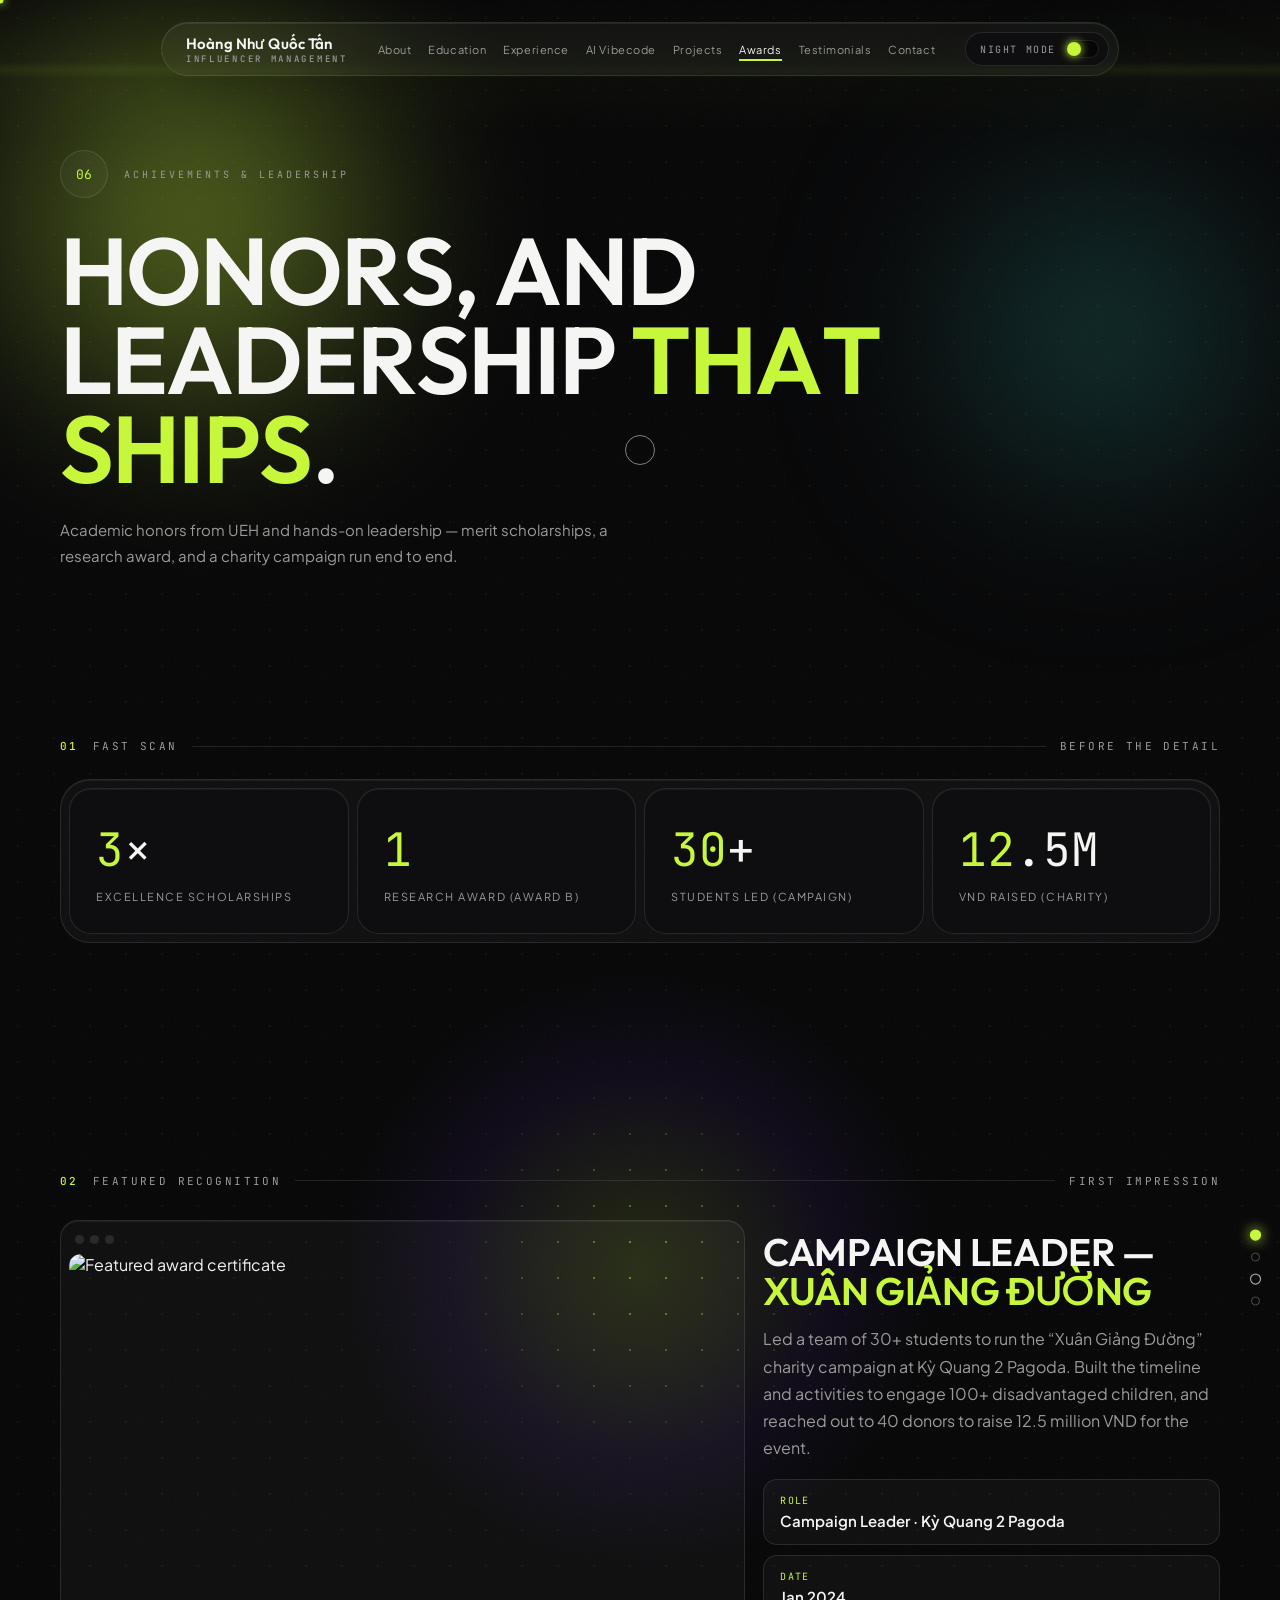
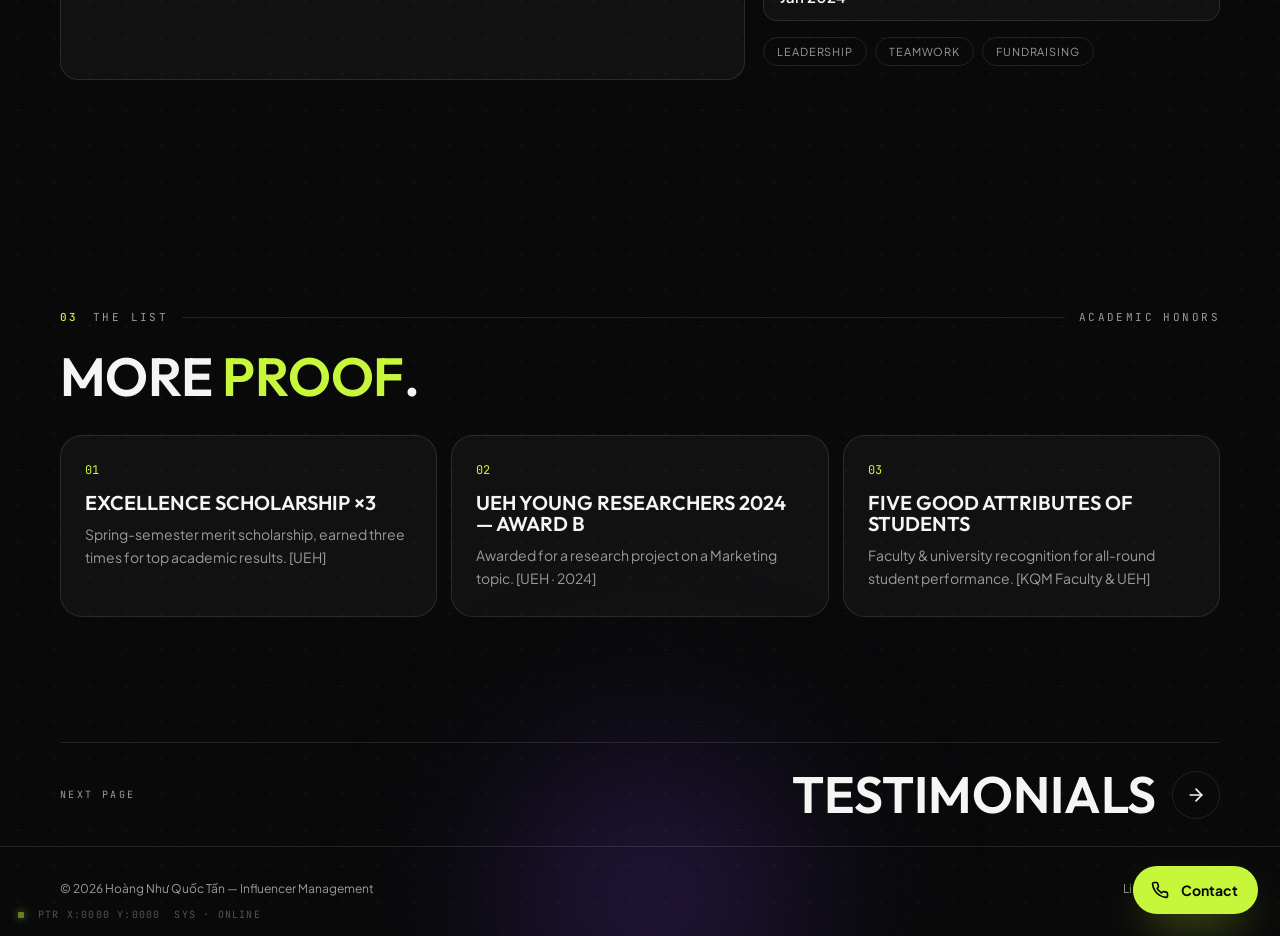
==== commit 8b60c276: "Sticky nav; draggable floating Contact; remove Contact page (contact at Home); remove IG/TikTok + re" ====
--- a/awards.html
+++ b/awards.html
@@ -1 +1 @@
-<!DOCTYPE html><html lang="en" class="dark"><head><meta charset="UTF-8"/><meta name="viewport" content="width=device-width, initial-scale=1.0"/><title>Achievements &amp; Leadership &mdash; Hoàng Như Quốc Tấn</title><meta name="description" content="Academic honors, scholarships and leadership — UEH Excellence Scholarships, Young Researchers award, and a 30+ student charity campaign."/><link rel="preconnect" href="https://fonts.googleapis.com"><link rel="preconnect" href="https://fonts.gstatic.com" crossorigin><link href="https://fonts.googleapis.com/css2?family=Outfit:wght@500;600;700;800&display=swap" rel="stylesheet"><link href="https://fonts.googleapis.com/css2?family=Plus+Jakarta+Sans:wght@400;500;600;700&family=JetBrains+Mono:wght@400;500&display=swap" rel="stylesheet"><script>(function(){try{if(localStorage.getItem('pf-theme')==='light')document.documentElement.classList.add('light');}catch(e){}})();</script><link rel="icon" href="data:image/svg+xml,%3Csvg xmlns='http://www.w3.org/2000/svg' viewBox='0 0 32 32'%3E%3Crect width='32' height='32' rx='7' fill='%23060607'/%3E%3Cpath d='M17 5 8 18h6l-1 9 9-13h-6z' fill='%23c7f73b'/%3E%3C/svg%3E"/><link rel="stylesheet" href="assets/core.css"/></head><body class="pf-calm"><div class="pgt" aria-hidden="true"></div><div class="progress" id="progress"></div><div class="lightbox" id="lightbox" aria-hidden="true"><button class="lb-close" id="lbclose" aria-label="Close">&times;</button><img alt=""/></div><div class="toast" id="toast" role="status" aria-live="polite"></div><div class="aurora"><div class="blob b1"></div><div class="blob b2"></div><div class="blob b3"></div></div><div class="grain"></div><div class="fx-grid2"></div><div class="fx-grid"></div><div class="fx-spot"></div><div class="scan"></div><div class="hud" id="hud"><span class="b"></span><span id="hudpos">PTR X:0000 Y:0000</span><span id="hudsys">SYS &middot; ONLINE</span></div><div class="cring" id="cring"></div><div class="cdot" id="cdot"></div><div class="navwrap"><nav><a class="brand" href="portfolio-home.html" style="text-decoration:none"><span class="bn" data-c="name">Hoàng Như Quốc Tấn</span><span class="bs" data-c="role">Influencer Management</span></a><div class="navlinks"><a href="portfolio-about.html">About</a><a href="education.html">Education</a><a href="experience.html">Experience</a><a href="ai-vibecode.html">AI Vibecode</a><a href="projects.html">Projects</a><a class="cur" href="awards.html">Awards</a><a href="testimonials.html">Testimonials</a><a href="contact.html">Contact</a></div><div class="switch" id="switch" role="button" tabindex="0" aria-label="Toggle theme"><span class="lbl" id="switchlbl">Night mode</span><span class="track"><span class="knob"></span></span></div><div class="burger" id="burger" aria-label="Menu" tabindex="0"><i></i><i></i></div></nav></div><div class="overlay" id="overlay"><a href="portfolio-about.html">About</a><a href="education.html">Education</a><a href="experience.html">Experience</a><a href="ai-vibecode.html">AI Vibecode</a><a href="projects.html">Projects</a><a href="awards.html">Awards</a><a href="testimonials.html">Testimonials</a><a href="contact.html">Contact</a></div><div class="rail"><a href="#top" data-l="Intro" class="on"></a><a href="#preview" data-l="Scan"></a><a href="#featured" data-l="Featured"></a><a href="#list" data-l="Awards"></a></div><span id="top"></span><div class="wrap"><header class="head"><div class="kicker reveal"><span class="no">06</span><span class="lab">Achievements &amp; Leadership</span></div><h1 class="ih split reveal">Honors, and leadership <em class="pop">that ships</em>.</h1><p class="esub reveal" style="margin-top:24px">Academic honors from UEH and hands-on leadership &mdash; merit scholarships, a research award, and a charity campaign run end to end.</p></header></div><section class="esec" id="preview"><div class="slabel reveal"><b>01</b> Fast scan <span class="ln"></span> Before the detail</div><div class="bento reveal" style="margin-top:26px"><div class="inner"><div class="core"><div class="num"><em data-to="3">0</em>&times;</div><div class="cap">Excellence Scholarships</div></div><div class="core"><div class="num"><em data-to="1">0</em></div><div class="cap">Research award (Award B)</div></div><div class="core"><div class="num"><em data-to="30">0</em>+</div><div class="cap">Students led (campaign)</div></div><div class="core"><div class="num"><em data-to="12">0</em>.5M</div><div class="cap">VND raised (charity)</div></div></div></div></section><section class="esec" id="featured"><div class="slabel reveal"><b>02</b> Featured recognition <span class="ln"></span> First impression</div><div class="feature"><div class="frame reveal"><div class="bar"><i></i><i></i><i></i></div><img src="https://picsum.photos/seed/award-feat/1200/750" data-full="https://picsum.photos/seed/award-feat/1600/1000" alt="Featured award certificate"/></div><div class="reveal"><h2 style="font-family:'Outfit','Plus Jakarta Sans',sans-serif;font-weight:600;text-transform:uppercase;font-size:clamp(24px,3vw,42px);line-height:1.02;letter-spacing:-.01em">Campaign Leader &mdash; <em style="color:var(--lime);font-style:normal">Xu&acirc;n Gi&#7843;ng &#272;&#432;&#7901;ng</em></h2><p style="color:var(--ink-soft);margin-top:14px;line-height:1.7">Led a team of 30+ students to run the &ldquo;Xu&acirc;n Gi&#7843;ng &#272;&#432;&#7901;ng&rdquo; charity campaign at K&#7923; Quang 2 Pagoda. Built the timeline and activities to engage 100+ disadvantaged children, and reached out to 40 donors to raise 12.5 million VND for the event.</p><div class="org"><div class="orgcard"><div class="t">Role</div><div class="v">Campaign Leader &middot; K&#7923; Quang 2 Pagoda</div></div><div class="orgcard"><div class="t">Date</div><div class="v">Jan 2024</div></div></div><div class="chips" style="margin-top:16px"><span class="chip">Leadership</span><span class="chip">Teamwork</span><span class="chip">Fundraising</span></div></div></div></section><section class="esec" id="list"><div class="slabel reveal"><b>03</b> The list <span class="ln"></span> Academic honors</div><h2 class="ehead ih split reveal">More <em class="pop">proof</em>.</h2><div class="grid3"><div class="scard reveal"><div class="n">01</div><h3>Excellence Scholarship &times;3</h3><p>Spring-semester merit scholarship, earned three times for top academic results. <span style="color:var(--ink-soft)">[UEH]</span></p></div><div class="scard reveal"><div class="n">02</div><h3>UEH Young Researchers 2024 &mdash; Award B</h3><p>Awarded for a research project on a Marketing topic. <span style="color:var(--ink-soft)">[UEH &middot; 2024]</span></p></div><div class="scard reveal"><div class="n">03</div><h3>Five Good Attributes of Students</h3><p>Faculty &amp; university recognition for all-round student performance. <span style="color:var(--ink-soft)">[KQM Faculty &amp; UEH]</span></p></div></div></section><section class="nextnav reveal"><div class="ln"></div><div class="row"><span class="k">Next page</span><a href="testimonials.html">Testimonials <span class="ar"><svg viewBox="0 0 24 24" fill="none" stroke="currentColor" stroke-width="2" stroke-linecap="round" stroke-linejoin="round"><line x1="5" y1="12" x2="19" y2="12"/><polyline points="12 5 19 12 12 19"/></svg></span></a></div></section><footer style="border-top:1px solid var(--line);padding:34px 0 40px;position:relative;z-index:10"><div class="wrap" style="display:flex;justify-content:space-between;align-items:center;flex-wrap:wrap;gap:14px;font-size:12px;color:var(--ink-soft)"><div>&copy; <span id="yr"></span> <span data-c="name">Hoàng Như Quốc Tấn</span> &mdash; <span data-c="role">Influencer Management</span></div><div style="display:flex;gap:18px"><a href="#" data-c-href="instagram_url" style="text-decoration:none">Instagram</a><a href="#" data-c-href="tiktok_url" style="text-decoration:none">TikTok</a><a href="#" data-c-href="linkedin_url" style="text-decoration:none">LinkedIn</a><a href="contact.html" style="text-decoration:none">Email</a></div></div></footer><script src="assets/core.js" defer></script></body></html>+<!DOCTYPE html><html lang="en" class="dark"><head><meta charset="UTF-8"/><meta name="viewport" content="width=device-width, initial-scale=1.0"/><title>Achievements &amp; Leadership &mdash; Hoàng Như Quốc Tấn</title><meta name="description" content="Academic honors, scholarships and leadership — UEH Excellence Scholarships, Young Researchers award, and a 30+ student charity campaign."/><link rel="preconnect" href="https://fonts.googleapis.com"><link rel="preconnect" href="https://fonts.gstatic.com" crossorigin><link href="https://fonts.googleapis.com/css2?family=Outfit:wght@500;600;700;800&display=swap" rel="stylesheet"><link href="https://fonts.googleapis.com/css2?family=Plus+Jakarta+Sans:wght@400;500;600;700&family=JetBrains+Mono:wght@400;500&display=swap" rel="stylesheet"><script>(function(){try{if(localStorage.getItem('pf-theme')==='light')document.documentElement.classList.add('light');}catch(e){}})();</script><link rel="icon" href="data:image/svg+xml,%3Csvg xmlns='http://www.w3.org/2000/svg' viewBox='0 0 32 32'%3E%3Crect width='32' height='32' rx='7' fill='%23060607'/%3E%3Cpath d='M17 5 8 18h6l-1 9 9-13h-6z' fill='%23c7f73b'/%3E%3C/svg%3E"/><link rel="stylesheet" href="assets/core.css"/></head><body class="pf-calm"><div class="pgt" aria-hidden="true"></div><div class="progress" id="progress"></div><div class="lightbox" id="lightbox" aria-hidden="true"><button class="lb-close" id="lbclose" aria-label="Close">&times;</button><img alt=""/></div><div class="toast" id="toast" role="status" aria-live="polite"></div><div class="aurora"><div class="blob b1"></div><div class="blob b2"></div><div class="blob b3"></div></div><div class="grain"></div><div class="fx-grid2"></div><div class="fx-grid"></div><div class="fx-spot"></div><div class="scan"></div><div class="hud" id="hud"><span class="b"></span><span id="hudpos">PTR X:0000 Y:0000</span><span id="hudsys">SYS &middot; ONLINE</span></div><div class="cring" id="cring"></div><div class="cdot" id="cdot"></div><div class="navwrap"><nav><a class="brand" href="portfolio-home.html" style="text-decoration:none"><span class="bn" data-c="name">Hoàng Như Quốc Tấn</span><span class="bs" data-c="role">Influencer Management</span></a><div class="navlinks"><a href="portfolio-about.html">About</a><a href="education.html">Education</a><a href="experience.html">Experience</a><a href="ai-vibecode.html">AI Vibecode</a><a href="projects.html">Projects</a><a class="cur" href="awards.html">Awards</a><a href="testimonials.html">Testimonials</a><a href="portfolio-home.html#connect">Contact</a></div><div class="switch" id="switch" role="button" tabindex="0" aria-label="Toggle theme"><span class="lbl" id="switchlbl">Night mode</span><span class="track"><span class="knob"></span></span></div><div class="burger" id="burger" aria-label="Menu" tabindex="0"><i></i><i></i></div></nav></div><div class="overlay" id="overlay"><a href="portfolio-about.html">About</a><a href="education.html">Education</a><a href="experience.html">Experience</a><a href="ai-vibecode.html">AI Vibecode</a><a href="projects.html">Projects</a><a href="awards.html">Awards</a><a href="testimonials.html">Testimonials</a><a href="portfolio-home.html#connect">Contact</a></div><div class="rail"><a href="#top" data-l="Intro" class="on"></a><a href="#preview" data-l="Scan"></a><a href="#featured" data-l="Featured"></a><a href="#list" data-l="Awards"></a></div><span id="top"></span><div class="wrap"><header class="head"><div class="kicker reveal"><span class="no">06</span><span class="lab">Achievements &amp; Leadership</span></div><h1 class="ih split reveal">Honors, and leadership <em class="pop">that ships</em>.</h1><p class="esub reveal" style="margin-top:24px">Academic honors from UEH and hands-on leadership &mdash; merit scholarships, a research award, and a charity campaign run end to end.</p></header></div><section class="esec" id="preview"><div class="slabel reveal"><b>01</b> Fast scan <span class="ln"></span> Before the detail</div><div class="bento reveal" style="margin-top:26px"><div class="inner"><div class="core"><div class="num"><em data-to="3">0</em>&times;</div><div class="cap">Excellence Scholarships</div></div><div class="core"><div class="num"><em data-to="1">0</em></div><div class="cap">Research award (Award B)</div></div><div class="core"><div class="num"><em data-to="30">0</em>+</div><div class="cap">Students led (campaign)</div></div><div class="core"><div class="num"><em data-to="12">0</em>.5M</div><div class="cap">VND raised (charity)</div></div></div></div></section><section class="esec" id="featured"><div class="slabel reveal"><b>02</b> Featured recognition <span class="ln"></span> First impression</div><div class="feature"><div class="frame reveal"><div class="bar"><i></i><i></i><i></i></div><img src="https://picsum.photos/seed/award-feat/1200/750" data-full="https://picsum.photos/seed/award-feat/1600/1000" alt="Featured award certificate"/></div><div class="reveal"><h2 style="font-family:'Outfit','Plus Jakarta Sans',sans-serif;font-weight:600;text-transform:uppercase;font-size:clamp(24px,3vw,42px);line-height:1.02;letter-spacing:-.01em">Campaign Leader &mdash; <em style="color:var(--lime);font-style:normal">Xu&acirc;n Gi&#7843;ng &#272;&#432;&#7901;ng</em></h2><p style="color:var(--ink-soft);margin-top:14px;line-height:1.7">Led a team of 30+ students to run the &ldquo;Xu&acirc;n Gi&#7843;ng &#272;&#432;&#7901;ng&rdquo; charity campaign at K&#7923; Quang 2 Pagoda. Built the timeline and activities to engage 100+ disadvantaged children, and reached out to 40 donors to raise 12.5 million VND for the event.</p><div class="org"><div class="orgcard"><div class="t">Role</div><div class="v">Campaign Leader &middot; K&#7923; Quang 2 Pagoda</div></div><div class="orgcard"><div class="t">Date</div><div class="v">Jan 2024</div></div></div><div class="chips" style="margin-top:16px"><span class="chip">Leadership</span><span class="chip">Teamwork</span><span class="chip">Fundraising</span></div></div></div></section><section class="esec" id="list"><div class="slabel reveal"><b>03</b> The list <span class="ln"></span> Academic honors</div><h2 class="ehead ih split reveal">More <em class="pop">proof</em>.</h2><div class="grid3"><div class="scard reveal"><div class="n">01</div><h3>Excellence Scholarship &times;3</h3><p>Spring-semester merit scholarship, earned three times for top academic results. <span style="color:var(--ink-soft)">[UEH]</span></p></div><div class="scard reveal"><div class="n">02</div><h3>UEH Young Researchers 2024 &mdash; Award B</h3><p>Awarded for a research project on a Marketing topic. <span style="color:var(--ink-soft)">[UEH &middot; 2024]</span></p></div><div class="scard reveal"><div class="n">03</div><h3>Five Good Attributes of Students</h3><p>Faculty &amp; university recognition for all-round student performance. <span style="color:var(--ink-soft)">[KQM Faculty &amp; UEH]</span></p></div></div></section><section class="nextnav reveal"><div class="ln"></div><div class="row"><span class="k">Next page</span><a href="testimonials.html">Testimonials <span class="ar"><svg viewBox="0 0 24 24" fill="none" stroke="currentColor" stroke-width="2" stroke-linecap="round" stroke-linejoin="round"><line x1="5" y1="12" x2="19" y2="12"/><polyline points="12 5 19 12 12 19"/></svg></span></a></div></section><footer style="border-top:1px solid var(--line);padding:34px 0 40px;position:relative;z-index:10"><div class="wrap" style="display:flex;justify-content:space-between;align-items:center;flex-wrap:wrap;gap:14px;font-size:12px;color:var(--ink-soft)"><div>&copy; <span id="yr"></span> <span data-c="name">Hoàng Như Quốc Tấn</span> &mdash; <span data-c="role">Influencer Management</span></div><div style="display:flex;gap:18px"><a href="https://www.linkedin.com/in/t%E1%BA%A5n-ho%C3%A0ng-nh%C6%B0-qu%E1%BB%91c-933941280/" data-c-href="linkedin_url" target="_blank" rel="noopener" style="text-decoration:none">LinkedIn</a><a href="mailto:harryhoang10@gmail.com" style="text-decoration:none">Email</a></div></div></footer><script src="assets/core.js" defer></script></body></html>
--- a/assets/core.css
+++ b/assets/core.css
@@ -477,3 +477,60 @@
    pf-calm class is left on content pages but intentionally has NO dimming rules,
    so every page falls back to the base effect layers (blobs .46, dot-grid .10,
    scanline + HUD + cursor-spotlight) — identical to Home, fully consistent. */
+
+/* ===== unified cursor-follow spotlight — consistent on every card, top to bottom ===== */
+.case,.qcard,.crow,.tool,.feature .frame,.preview-shell{position:relative;overflow:hidden}
+.case::after,.qcard::after,.crow::after,.tool::after,.feature .frame::after,.preview-shell::after,.titem::after{
+  content:"";position:absolute;inset:0;border-radius:inherit;pointer-events:none;opacity:0;
+  transition:opacity .4s var(--ease);
+  background:radial-gradient(220px circle at var(--cx,50%) var(--cy,50%),rgba(199,247,59,.13),transparent 60%)}
+.case:hover::after,.qcard:hover::after,.crow:hover::after,.tool:hover::after,.feature .frame:hover::after,.preview-shell:hover::after,.titem:hover::after{opacity:1}
+html.light .case::after,html.light .qcard::after,html.light .crow::after,html.light .tool::after,html.light .feature .frame::after,html.light .preview-shell::after,html.light .titem::after{background:radial-gradient(220px circle at var(--cx,50%) var(--cy,50%),rgba(92,154,0,.12),transparent 60%)}
+
+/* ===== floating Contact button (draggable, all pages) ===== */
+.fab-contact{position:fixed;right:22px;bottom:22px;z-index:130;display:inline-flex;align-items:center;gap:10px;background:var(--lime);color:#060607;text-decoration:none;font-weight:700;font-size:14px;padding:13px 20px 13px 16px;border-radius:999px;box-shadow:0 18px 44px -14px rgba(199,247,59,.55),0 6px 18px rgba(0,0,0,.4);cursor:grab;touch-action:none;user-select:none;transition:transform .25s var(--ease),box-shadow .3s var(--ease)}
+.fab-contact:hover{transform:translateY(-3px)}
+.fab-contact:active{cursor:grabbing;transform:scale(.97)}
+.fab-contact .fic{width:22px;height:22px;display:grid;place-items:center}
+.fab-contact .fic svg{width:18px;height:18px}
+html.light .fab-contact{box-shadow:0 18px 44px -16px rgba(92,154,0,.5),0 6px 18px rgba(0,0,0,.15)}
+@media(max-width:600px){.fab-contact .flbl{display:none}.fab-contact{padding:14px}}
+
+/* ===== contact rows: click-to-act (tel / mailto / linkedin) ===== */
+.crow .v a{color:inherit;text-decoration:none}
+.crow:hover .v a{color:var(--lime)}
+.crow.act{cursor:pointer}
+
+/* ===== card "View details" CTA ===== */
+.card-cta{display:inline-flex;align-items:center;gap:8px;margin-top:18px;font-family:'JetBrains Mono',monospace;font-size:11px;letter-spacing:.1em;text-transform:uppercase;color:var(--lime);background:none;border:1px solid var(--line);border-radius:999px;padding:9px 15px;cursor:pointer;transition:border-color .25s var(--ease),background .25s var(--ease)}
+.card-cta:hover{border-color:var(--lime);background:rgba(199,247,59,.08)}
+.card-cta svg{width:14px;height:14px}
+
+/* ===== detail drawer (CRM-style slide-over) ===== */
+body.dwr-lock{overflow:hidden}
+.dwr-ov{position:fixed;inset:0;z-index:170;background:rgba(6,6,7,.6);backdrop-filter:blur(6px);opacity:0;visibility:hidden;transition:opacity .4s var(--ease),visibility .4s var(--ease)}
+html.light .dwr-ov{background:rgba(30,30,28,.4)}
+.dwr-ov.open{opacity:1;visibility:visible}
+.dwr-panel{position:absolute;top:0;right:0;height:100%;width:min(560px,94vw);background:var(--bg);border-left:1px solid var(--line);box-shadow:-30px 0 80px -30px rgba(0,0,0,.7);padding:clamp(24px,4vw,44px);overflow-y:auto;transform:translateX(100%);transition:transform .5s var(--ease)}
+.dwr-ov.open .dwr-panel{transform:none}
+.dwr-x{position:absolute;top:18px;right:18px;width:42px;height:42px;border-radius:50%;border:1px solid var(--line);background:var(--card);color:var(--ink);font-size:22px;line-height:1;cursor:pointer;display:grid;place-items:center;transition:border-color .25s var(--ease),color .25s var(--ease)}
+.dwr-x:hover{border-color:var(--lime);color:var(--lime)}
+.dwr-head{padding-right:48px;border-bottom:1px solid var(--line);padding-bottom:20px}
+.dwr-sub{font-family:'JetBrains Mono',monospace;font-size:11px;letter-spacing:.16em;text-transform:uppercase;color:var(--lime)}
+.dwr-title{font-family:'Outfit','Plus Jakarta Sans',sans-serif;font-weight:700;text-transform:uppercase;font-size:clamp(24px,3.4vw,38px);line-height:1.02;letter-spacing:-.01em;margin:8px 0 14px}
+.dwr-meta{display:flex;flex-wrap:wrap;gap:8px}
+.dwr-tag{font-family:'JetBrains Mono',monospace;font-size:10px;letter-spacing:.1em;text-transform:uppercase;color:var(--ink-soft);border:1px solid var(--line);border-radius:999px;padding:6px 11px}
+.dwr-tabs{display:flex;gap:8px;flex-wrap:wrap;margin:22px 0 20px}
+.dwr-tab{font-family:'JetBrains Mono',monospace;font-size:11px;letter-spacing:.1em;text-transform:uppercase;color:var(--ink-soft);background:var(--card);border:1px solid var(--line);border-radius:999px;padding:9px 16px;cursor:pointer;transition:background .25s var(--ease),color .25s var(--ease),border-color .25s var(--ease)}
+.dwr-tab:hover{color:var(--ink)}
+.dwr-tab.on{background:var(--lime);color:#060607;border-color:var(--lime)}
+.dwr-body{color:var(--ink-soft);font-size:15px;line-height:1.75}
+.dwr-body p{margin-bottom:12px}.dwr-body p b{color:var(--ink)}
+.dwr-list{list-style:none;display:flex;flex-direction:column;gap:10px;margin-top:6px}
+.dwr-list li{padding-left:18px;position:relative}
+.dwr-list li::before{content:"";position:absolute;left:0;top:9px;width:7px;height:7px;border-radius:50%;background:var(--lime)}
+.dwr-gal{display:grid;grid-template-columns:1fr 1fr;gap:12px}
+.dwr-gal img{width:100%;aspect-ratio:4/3;object-fit:cover;border-radius:12px;border:1px solid var(--line);filter:grayscale(.15);transition:filter .3s var(--ease)}
+.dwr-gal img:hover{filter:none}
+.dwr-empty{color:var(--ink-soft);font-style:italic}
+@media(max-width:600px){.dwr-gal{grid-template-columns:1fr}}
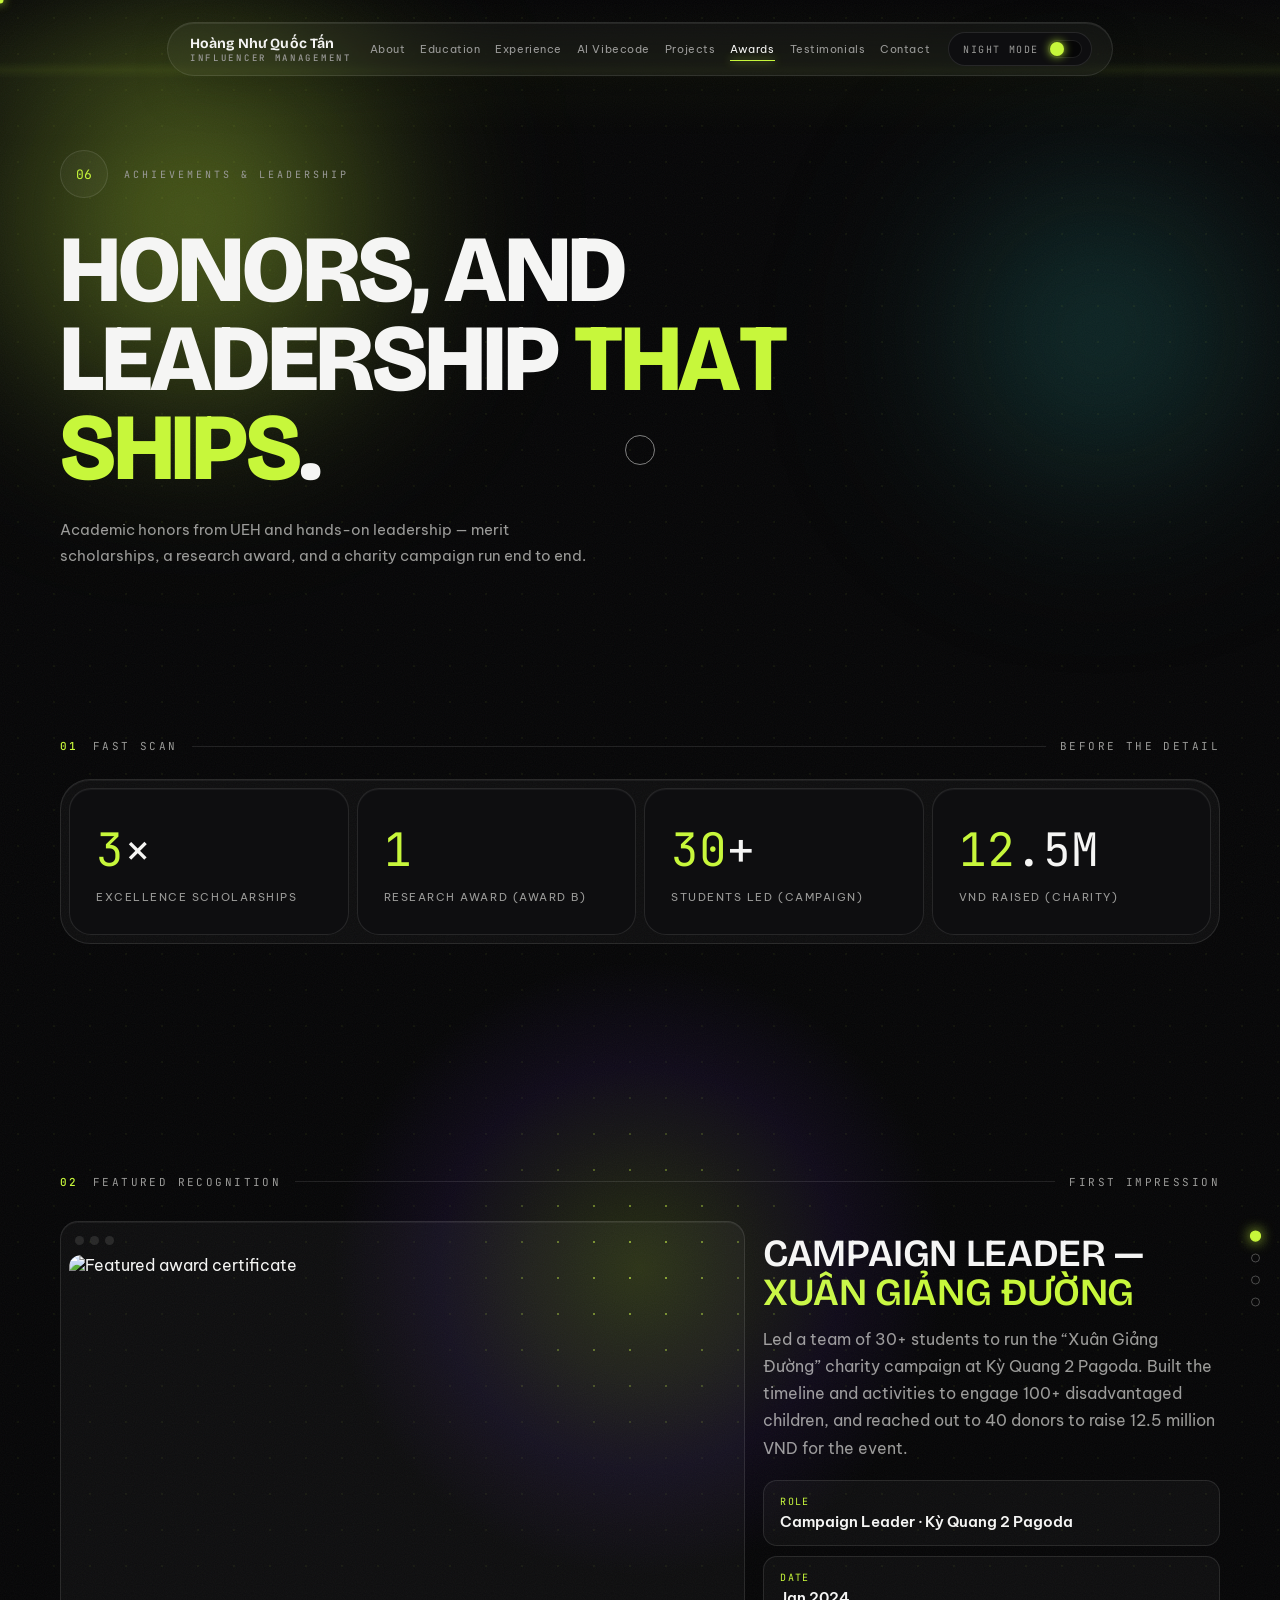
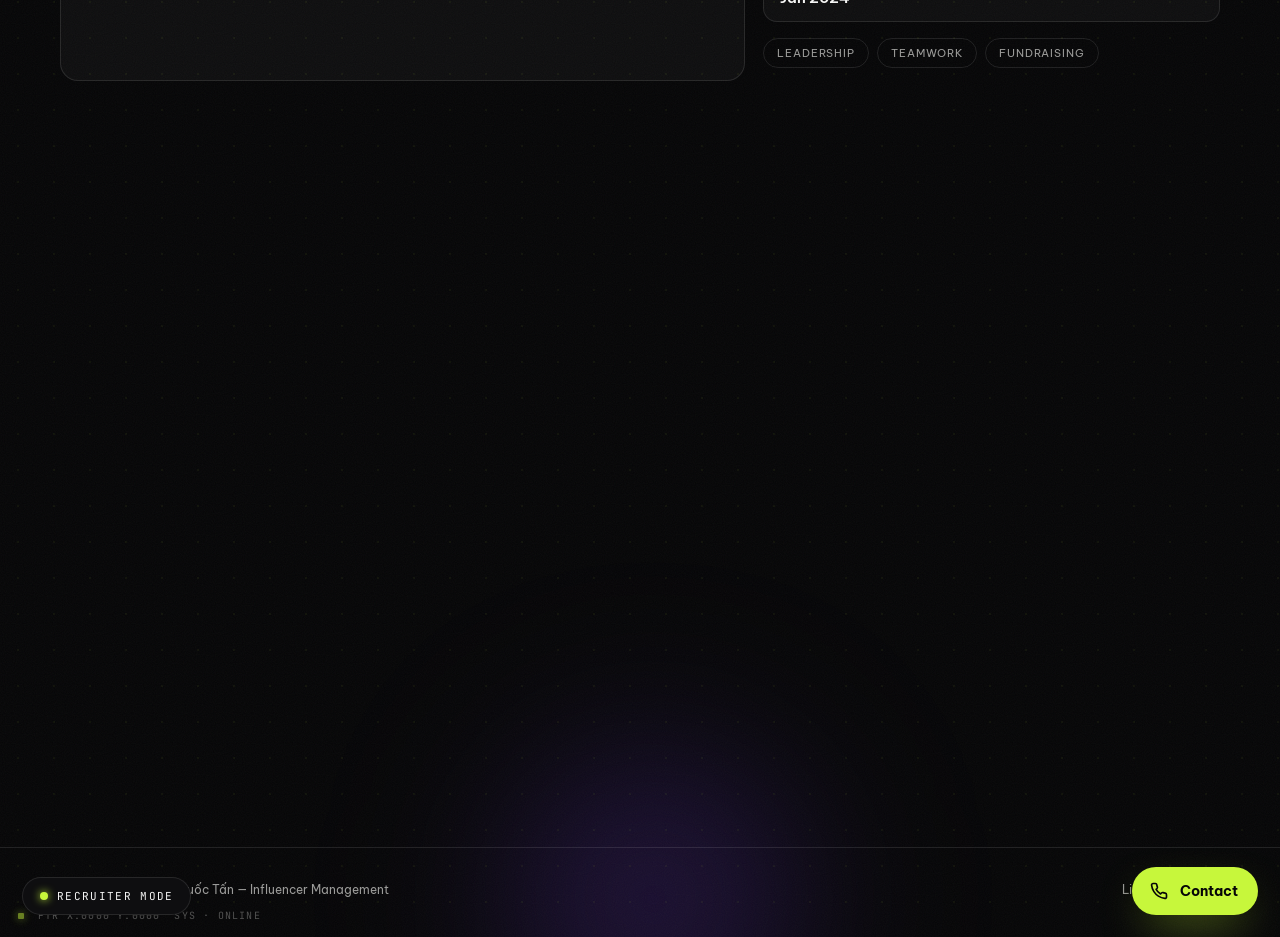
==== commit 578c1569: "Redesign: VN-safe fonts, nav Contact fix, cross-page effects, MECE dedup + OG meta" ====
--- a/awards.html
+++ b/awards.html
@@ -1 +1 @@
-<!DOCTYPE html><html lang="en" class="dark"><head><meta charset="UTF-8"/><meta name="viewport" content="width=device-width, initial-scale=1.0"/><title>Achievements &amp; Leadership &mdash; Hoàng Như Quốc Tấn</title><meta name="description" content="Academic honors, scholarships and leadership — UEH Excellence Scholarships, Young Researchers award, and a 30+ student charity campaign."/><link rel="preconnect" href="https://fonts.googleapis.com"><link rel="preconnect" href="https://fonts.gstatic.com" crossorigin><link href="https://fonts.googleapis.com/css2?family=Outfit:wght@500;600;700;800&display=swap" rel="stylesheet"><link href="https://fonts.googleapis.com/css2?family=Plus+Jakarta+Sans:wght@400;500;600;700&family=JetBrains+Mono:wght@400;500&display=swap" rel="stylesheet"><script>(function(){try{if(localStorage.getItem('pf-theme')==='light')document.documentElement.classList.add('light');}catch(e){}})();</script><link rel="icon" href="data:image/svg+xml,%3Csvg xmlns='http://www.w3.org/2000/svg' viewBox='0 0 32 32'%3E%3Crect width='32' height='32' rx='7' fill='%23060607'/%3E%3Cpath d='M17 5 8 18h6l-1 9 9-13h-6z' fill='%23c7f73b'/%3E%3C/svg%3E"/><link rel="stylesheet" href="assets/core.css"/></head><body class="pf-calm"><div class="pgt" aria-hidden="true"></div><div class="progress" id="progress"></div><div class="lightbox" id="lightbox" aria-hidden="true"><button class="lb-close" id="lbclose" aria-label="Close">&times;</button><img alt=""/></div><div class="toast" id="toast" role="status" aria-live="polite"></div><div class="aurora"><div class="blob b1"></div><div class="blob b2"></div><div class="blob b3"></div></div><div class="grain"></div><div class="fx-grid2"></div><div class="fx-grid"></div><div class="fx-spot"></div><div class="scan"></div><div class="hud" id="hud"><span class="b"></span><span id="hudpos">PTR X:0000 Y:0000</span><span id="hudsys">SYS &middot; ONLINE</span></div><div class="cring" id="cring"></div><div class="cdot" id="cdot"></div><div class="navwrap"><nav><a class="brand" href="portfolio-home.html" style="text-decoration:none"><span class="bn" data-c="name">Hoàng Như Quốc Tấn</span><span class="bs" data-c="role">Influencer Management</span></a><div class="navlinks"><a href="portfolio-about.html">About</a><a href="education.html">Education</a><a href="experience.html">Experience</a><a href="ai-vibecode.html">AI Vibecode</a><a href="projects.html">Projects</a><a class="cur" href="awards.html">Awards</a><a href="testimonials.html">Testimonials</a><a href="portfolio-home.html#connect">Contact</a></div><div class="switch" id="switch" role="button" tabindex="0" aria-label="Toggle theme"><span class="lbl" id="switchlbl">Night mode</span><span class="track"><span class="knob"></span></span></div><div class="burger" id="burger" aria-label="Menu" tabindex="0"><i></i><i></i></div></nav></div><div class="overlay" id="overlay"><a href="portfolio-about.html">About</a><a href="education.html">Education</a><a href="experience.html">Experience</a><a href="ai-vibecode.html">AI Vibecode</a><a href="projects.html">Projects</a><a href="awards.html">Awards</a><a href="testimonials.html">Testimonials</a><a href="portfolio-home.html#connect">Contact</a></div><div class="rail"><a href="#top" data-l="Intro" class="on"></a><a href="#preview" data-l="Scan"></a><a href="#featured" data-l="Featured"></a><a href="#list" data-l="Awards"></a></div><span id="top"></span><div class="wrap"><header class="head"><div class="kicker reveal"><span class="no">06</span><span class="lab">Achievements &amp; Leadership</span></div><h1 class="ih split reveal">Honors, and leadership <em class="pop">that ships</em>.</h1><p class="esub reveal" style="margin-top:24px">Academic honors from UEH and hands-on leadership &mdash; merit scholarships, a research award, and a charity campaign run end to end.</p></header></div><section class="esec" id="preview"><div class="slabel reveal"><b>01</b> Fast scan <span class="ln"></span> Before the detail</div><div class="bento reveal" style="margin-top:26px"><div class="inner"><div class="core"><div class="num"><em data-to="3">0</em>&times;</div><div class="cap">Excellence Scholarships</div></div><div class="core"><div class="num"><em data-to="1">0</em></div><div class="cap">Research award (Award B)</div></div><div class="core"><div class="num"><em data-to="30">0</em>+</div><div class="cap">Students led (campaign)</div></div><div class="core"><div class="num"><em data-to="12">0</em>.5M</div><div class="cap">VND raised (charity)</div></div></div></div></section><section class="esec" id="featured"><div class="slabel reveal"><b>02</b> Featured recognition <span class="ln"></span> First impression</div><div class="feature"><div class="frame reveal"><div class="bar"><i></i><i></i><i></i></div><img src="https://picsum.photos/seed/award-feat/1200/750" data-full="https://picsum.photos/seed/award-feat/1600/1000" alt="Featured award certificate"/></div><div class="reveal"><h2 style="font-family:'Outfit','Plus Jakarta Sans',sans-serif;font-weight:600;text-transform:uppercase;font-size:clamp(24px,3vw,42px);line-height:1.02;letter-spacing:-.01em">Campaign Leader &mdash; <em style="color:var(--lime);font-style:normal">Xu&acirc;n Gi&#7843;ng &#272;&#432;&#7901;ng</em></h2><p style="color:var(--ink-soft);margin-top:14px;line-height:1.7">Led a team of 30+ students to run the &ldquo;Xu&acirc;n Gi&#7843;ng &#272;&#432;&#7901;ng&rdquo; charity campaign at K&#7923; Quang 2 Pagoda. Built the timeline and activities to engage 100+ disadvantaged children, and reached out to 40 donors to raise 12.5 million VND for the event.</p><div class="org"><div class="orgcard"><div class="t">Role</div><div class="v">Campaign Leader &middot; K&#7923; Quang 2 Pagoda</div></div><div class="orgcard"><div class="t">Date</div><div class="v">Jan 2024</div></div></div><div class="chips" style="margin-top:16px"><span class="chip">Leadership</span><span class="chip">Teamwork</span><span class="chip">Fundraising</span></div></div></div></section><section class="esec" id="list"><div class="slabel reveal"><b>03</b> The list <span class="ln"></span> Academic honors</div><h2 class="ehead ih split reveal">More <em class="pop">proof</em>.</h2><div class="grid3"><div class="scard reveal"><div class="n">01</div><h3>Excellence Scholarship &times;3</h3><p>Spring-semester merit scholarship, earned three times for top academic results. <span style="color:var(--ink-soft)">[UEH]</span></p></div><div class="scard reveal"><div class="n">02</div><h3>UEH Young Researchers 2024 &mdash; Award B</h3><p>Awarded for a research project on a Marketing topic. <span style="color:var(--ink-soft)">[UEH &middot; 2024]</span></p></div><div class="scard reveal"><div class="n">03</div><h3>Five Good Attributes of Students</h3><p>Faculty &amp; university recognition for all-round student performance. <span style="color:var(--ink-soft)">[KQM Faculty &amp; UEH]</span></p></div></div></section><section class="nextnav reveal"><div class="ln"></div><div class="row"><span class="k">Next page</span><a href="testimonials.html">Testimonials <span class="ar"><svg viewBox="0 0 24 24" fill="none" stroke="currentColor" stroke-width="2" stroke-linecap="round" stroke-linejoin="round"><line x1="5" y1="12" x2="19" y2="12"/><polyline points="12 5 19 12 12 19"/></svg></span></a></div></section><footer style="border-top:1px solid var(--line);padding:34px 0 40px;position:relative;z-index:10"><div class="wrap" style="display:flex;justify-content:space-between;align-items:center;flex-wrap:wrap;gap:14px;font-size:12px;color:var(--ink-soft)"><div>&copy; <span id="yr"></span> <span data-c="name">Hoàng Như Quốc Tấn</span> &mdash; <span data-c="role">Influencer Management</span></div><div style="display:flex;gap:18px"><a href="https://www.linkedin.com/in/t%E1%BA%A5n-ho%C3%A0ng-nh%C6%B0-qu%E1%BB%91c-933941280/" data-c-href="linkedin_url" target="_blank" rel="noopener" style="text-decoration:none">LinkedIn</a><a href="mailto:harryhoang10@gmail.com" style="text-decoration:none">Email</a></div></div></footer><script src="assets/core.js" defer></script></body></html>+<!DOCTYPE html><html lang="en" class="dark"><head><meta charset="UTF-8"/><meta name="viewport" content="width=device-width, initial-scale=1.0"/><title>Achievements &amp; Leadership &mdash; Hoàng Như Quốc Tấn</title><meta name="description" content="Academic honors, scholarships and leadership — UEH Excellence Scholarships, Young Researchers award, and a 30+ student charity campaign."/><meta property="og:type" content="website"/><meta property="og:title" content="Achievements &amp; Leadership &mdash; Hoàng Như Quốc Tấn"/><meta property="og:description" content="Academic honors, scholarships and leadership — UEH Excellence Scholarships, Young Researchers award, and a 30+ student charity campaign."/><meta property="og:image" content="https://picsum.photos/seed/hnqt-og/1200/630"/><meta name="twitter:card" content="summary_large_image"/><meta name="twitter:title" content="Achievements &amp; Leadership &mdash; Hoàng Như Quốc Tấn"/><meta name="twitter:description" content="Academic honors, scholarships and leadership — UEH Excellence Scholarships, Young Researchers award, and a 30+ student charity campaign."/><link rel="preconnect" href="https://fonts.googleapis.com"><link rel="preconnect" href="https://fonts.gstatic.com" crossorigin><link href="https://fonts.googleapis.com/css2?family=Bricolage+Grotesque:wght@500;600;700;800&family=Be+Vietnam+Pro:wght@400;500;600;700&family=JetBrains+Mono:wght@400;500&display=swap" rel="stylesheet"><script>(function(){try{if(localStorage.getItem('pf-theme')==='light')document.documentElement.classList.add('light');}catch(e){}})();</script><link rel="icon" href="data:image/svg+xml,%3Csvg xmlns='http://www.w3.org/2000/svg' viewBox='0 0 32 32'%3E%3Crect width='32' height='32' rx='7' fill='%23060607'/%3E%3Cpath d='M17 5 8 18h6l-1 9 9-13h-6z' fill='%23c7f73b'/%3E%3C/svg%3E"/><link rel="stylesheet" href="assets/core.css"/></head><body class="pf-calm"><div class="pgt" aria-hidden="true"></div><div class="progress" id="progress"></div><div class="lightbox" id="lightbox" aria-hidden="true"><button class="lb-close" id="lbclose" aria-label="Close">&times;</button><img alt=""/></div><div class="toast" id="toast" role="status" aria-live="polite"></div><div class="aurora"><div class="blob b1"></div><div class="blob b2"></div><div class="blob b3"></div></div><div class="grain"></div><div class="fx-grid2"></div><div class="fx-grid"></div><div class="fx-spot"></div><div class="fx-grid-top"></div><div class="scan"></div><div class="hud" id="hud"><span class="b"></span><span id="hudpos">PTR X:0000 Y:0000</span><span id="hudsys">SYS &middot; ONLINE</span></div><div class="cring" id="cring"></div><div class="cdot" id="cdot"></div><div class="navwrap"><nav><a class="brand" href="portfolio-home.html" style="text-decoration:none"><span class="bn" data-c="name">Hoàng Như Quốc Tấn</span><span class="bs" data-c="role">Influencer Management</span></a><div class="navlinks"><a href="portfolio-about.html">About</a><a href="education.html">Education</a><a href="experience.html">Experience</a><a href="ai-vibecode.html">AI Vibecode</a><a href="projects.html">Projects</a><a class="cur" href="awards.html">Awards</a><a href="testimonials.html">Testimonials</a><a href="portfolio-home.html#connect">Contact</a></div><div class="switch" id="switch" role="button" tabindex="0" aria-label="Toggle theme"><span class="lbl" id="switchlbl">Night mode</span><span class="track"><span class="knob"></span></span></div><div class="burger" id="burger" aria-label="Menu" tabindex="0"><i></i><i></i></div></nav></div><div class="overlay" id="overlay"><a href="portfolio-about.html">About</a><a href="education.html">Education</a><a href="experience.html">Experience</a><a href="ai-vibecode.html">AI Vibecode</a><a href="projects.html">Projects</a><a href="awards.html">Awards</a><a href="testimonials.html">Testimonials</a><a href="portfolio-home.html#connect">Contact</a></div><div class="rail"><a href="#top" data-l="Intro" class="on"></a><a href="#preview" data-l="Scan"></a><a href="#featured" data-l="Featured"></a><a href="#list" data-l="Awards"></a></div><span id="top"></span><div class="wrap"><header class="head"><div class="kicker reveal"><span class="no">06</span><span class="lab">Achievements &amp; Leadership</span></div><h1 class="ih split reveal">Honors, and leadership <em class="pop">that ships</em>.</h1><p class="esub reveal" style="margin-top:24px">Academic honors from UEH and hands-on leadership &mdash; merit scholarships, a research award, and a charity campaign run end to end.</p></header></div><section class="esec" id="preview"><div class="slabel reveal"><b>01</b> Fast scan <span class="ln"></span> Before the detail</div><div class="bento reveal" style="margin-top:26px"><div class="inner"><div class="core"><div class="num"><em data-to="3">0</em>&times;</div><div class="cap">Excellence Scholarships</div></div><div class="core"><div class="num"><em data-to="1">0</em></div><div class="cap">Research award (Award B)</div></div><div class="core"><div class="num"><em data-to="30">0</em>+</div><div class="cap">Students led (campaign)</div></div><div class="core"><div class="num"><em data-to="12">0</em>.5M</div><div class="cap">VND raised (charity)</div></div></div></div></section><section class="esec" id="featured"><div class="slabel reveal"><b>02</b> Featured recognition <span class="ln"></span> First impression</div><div class="feature"><div class="frame reveal"><div class="bar"><i></i><i></i><i></i></div><img src="https://picsum.photos/seed/award-feat/1200/750" data-full="https://picsum.photos/seed/award-feat/1600/1000" alt="Featured award certificate"/></div><div class="reveal"><h2 style="font-family:var(--fd);font-weight:600;text-transform:uppercase;font-size:clamp(24px,3vw,42px);line-height:1.02;letter-spacing:-.01em">Campaign Leader &mdash; <em style="color:var(--lime);font-style:normal">Xu&acirc;n Gi&#7843;ng &#272;&#432;&#7901;ng</em></h2><p style="color:var(--ink-soft);margin-top:14px;line-height:1.7">Led a team of 30+ students to run the &ldquo;Xu&acirc;n Gi&#7843;ng &#272;&#432;&#7901;ng&rdquo; charity campaign at K&#7923; Quang 2 Pagoda. Built the timeline and activities to engage 100+ disadvantaged children, and reached out to 40 donors to raise 12.5 million VND for the event.</p><div class="org"><div class="orgcard"><div class="t">Role</div><div class="v">Campaign Leader &middot; K&#7923; Quang 2 Pagoda</div></div><div class="orgcard"><div class="t">Date</div><div class="v">Jan 2024</div></div></div><div class="chips" style="margin-top:16px"><span class="chip">Leadership</span><span class="chip">Teamwork</span><span class="chip">Fundraising</span></div></div></div></section><section class="esec" id="list"><div class="slabel reveal"><b>03</b> The list <span class="ln"></span> Academic honors</div><h2 class="ehead ih split reveal">More <em class="pop">proof</em>.</h2><div class="grid3"><div class="scard reveal"><div class="n">01</div><h3>Excellence Scholarship &times;3</h3><p>Spring-semester merit scholarship, earned three times for top academic results. <span style="color:var(--ink-soft)">UEH</span></p></div><div class="scard reveal"><div class="n">02</div><h3>UEH Young Researchers 2024 &mdash; Award B</h3><p>Awarded for a research project on a Marketing topic. <span style="color:var(--ink-soft)">UEH &middot; 2024</span></p></div><div class="scard reveal"><div class="n">03</div><h3>Five Good Attributes of Students</h3><p>Faculty &amp; university recognition for all-round student performance. <span style="color:var(--ink-soft)">KQM Faculty &amp; UEH</span></p></div></div></section><section class="nextnav reveal"><div class="ln"></div><div class="row"><span class="k">Next page</span><a href="testimonials.html">Testimonials <span class="ar"><svg viewBox="0 0 24 24" fill="none" stroke="currentColor" stroke-width="2" stroke-linecap="round" stroke-linejoin="round"><line x1="5" y1="12" x2="19" y2="12"/><polyline points="12 5 19 12 12 19"/></svg></span></a></div></section><footer style="border-top:1px solid var(--line);padding:34px 0 40px;position:relative;z-index:10"><div class="wrap" style="display:flex;justify-content:space-between;align-items:center;flex-wrap:wrap;gap:14px;font-size:12px;color:var(--ink-soft)"><div>&copy; <span id="yr"></span> <span data-c="name">Hoàng Như Quốc Tấn</span> &mdash; <span data-c="role">Influencer Management</span></div><div style="display:flex;gap:18px"><a href="https://www.linkedin.com/in/t%E1%BA%A5n-ho%C3%A0ng-nh%C6%B0-qu%E1%BB%91c-933941280/" data-c-href="linkedin_url" target="_blank" rel="noopener" style="text-decoration:none">LinkedIn</a><a href="mailto:harryhoang10@gmail.com" style="text-decoration:none">Email</a></div></div></footer><script src="assets/core.js" defer></script></body></html>
--- a/assets/core.css
+++ b/assets/core.css
@@ -3,6 +3,10 @@
     --line:rgba(255,255,255,.10); --card:rgba(255,255,255,.035);
     --lime:#c7f73b; --lime-dim:#9bd400; --teal:#1f6f6b; --violet:#7a3bf7;
     --ease:cubic-bezier(.32,.72,0,1);
+    /* unified type system — full Vietnamese support on every layer */
+    --fd:'Bricolage Grotesque','Be Vietnam Pro',system-ui,sans-serif;
+    --fb:'Be Vietnam Pro',system-ui,-apple-system,sans-serif;
+    --fm:'JetBrains Mono',ui-monospace,monospace;
   }
   html.light{
     --bg:#f4f3ee; --bg-2:#e7e6df; --ink:#121211; --ink-soft:#56564f;
@@ -11,7 +15,7 @@
   }
   *{margin:0;padding:0;box-sizing:border-box}
   html{scroll-behavior:smooth}
-  body{background:var(--bg);color:var(--ink);font-family:'Plus Jakarta Sans',system-ui,sans-serif;
+  body{background:var(--bg);color:var(--ink);font-family:var(--fb);
     overflow-x:hidden;transition:background .6s var(--ease),color .6s var(--ease)}
   ::selection{background:var(--lime);color:#060607}
 
@@ -46,8 +50,8 @@
     background-image:radial-gradient(circle,rgba(199,247,59,.5) 1px,transparent 1px);background-size:36px 36px;
     -webkit-mask:radial-gradient(280px circle at var(--mx,50%) var(--my,50%),#000 0%,transparent 70%);
     mask:radial-gradient(280px circle at var(--mx,50%) var(--my,50%),#000 0%,transparent 70%)}
-  .fx-spot{position:fixed;inset:0;z-index:1;pointer-events:none;
-    background:radial-gradient(460px circle at var(--mx,50%) var(--my,50%),rgba(199,247,59,.14),rgba(122,59,247,.07) 42%,transparent 64%)}
+  .fx-spot{position:fixed;inset:0;z-index:12;pointer-events:none;mix-blend-mode:screen;
+    background:radial-gradient(480px circle at var(--mx,50%) var(--my,50%),rgba(199,247,59,.16),rgba(122,59,247,.08) 42%,transparent 64%)}
   html.light .fx-grid{background-image:radial-gradient(circle,rgba(77,124,15,.55) 1px,transparent 1px)}
   html.light .fx-spot{background:radial-gradient(460px circle at var(--mx,50%) var(--my,50%),rgba(77,124,15,.14),transparent 60%)}
   /* scanline sweep */
@@ -57,7 +61,7 @@
   html.light .scan{background:linear-gradient(180deg,transparent,rgba(77,124,15,.06) 44%,rgba(77,124,15,.16) 50%,rgba(77,124,15,.06) 56%,transparent)}
   @keyframes sweep{0%{transform:translateY(-160px)}55%,100%{transform:translateY(100vh)}}
   /* HUD readout */
-  .hud{position:fixed;left:18px;bottom:15px;z-index:40;pointer-events:none;font-family:'JetBrains Mono',monospace;
+  .hud{position:fixed;left:18px;bottom:15px;z-index:40;pointer-events:none;font-family:var(--fm);
     font-size:10px;letter-spacing:.12em;color:var(--ink-soft);opacity:.5;display:flex;gap:14px;align-items:center}
   .hud .b{width:6px;height:6px;background:var(--lime);border-radius:1px;box-shadow:0 0 8px var(--lime)}
   @media(max-width:600px){.hud{display:none}}
@@ -72,12 +76,12 @@
   .navwrap{position:fixed;top:0;left:0;right:0;z-index:60;display:flex;justify-content:center;padding:22px 16px;pointer-events:none}
   .navwrap{transition:transform .45s var(--ease)}
   body.nav-hidden .navwrap{transform:translateY(-130%)}
-  nav{pointer-events:auto;display:flex;align-items:center;gap:30px;
+  nav{pointer-events:auto;display:flex;align-items:center;gap:18px;max-width:calc(100vw - 24px);
     background:var(--card);backdrop-filter:blur(18px);border:1px solid var(--line);
-    border-radius:999px;padding:9px 9px 9px 24px;box-shadow:inset 0 1px 0 rgba(255,255,255,.08),0 18px 50px -20px rgba(0,0,0,.6)}
-  .brand{font-family:'Outfit','Plus Jakarta Sans',sans-serif;font-weight:600;font-size:15px;letter-spacing:.01em;white-space:nowrap;color:var(--ink)}
+    border-radius:999px;padding:9px 20px 9px 22px;box-shadow:inset 0 1px 0 rgba(255,255,255,.08),0 18px 50px -20px rgba(0,0,0,.6)}
+  .brand{font-family:var(--fd);font-weight:700;font-size:14px;letter-spacing:.01em;white-space:nowrap;color:var(--ink)}
   .brand .bn{color:var(--ink)}
-  .brand .bs{display:block;font-size:9px;letter-spacing:.3em;color:var(--ink-soft);font-weight:500;text-transform:uppercase;font-family:'JetBrains Mono',monospace}
+  .brand .bs{display:block;font-size:9px;letter-spacing:.3em;color:var(--ink-soft);font-weight:500;text-transform:uppercase;font-family:var(--fm)}
   .navlinks{display:flex;gap:24px;font-size:12px;letter-spacing:.05em}
   .navlinks a{color:var(--ink-soft);text-decoration:none;transition:color .25s var(--ease);position:relative}
   .navlinks a:hover{color:var(--ink)}
@@ -86,7 +90,7 @@
   .switch{display:flex;align-items:center;gap:9px;cursor:pointer;user-select:none;
     border:1px solid var(--line);border-radius:999px;padding:7px 9px 7px 14px;background:var(--bg-2);transition:border-color .25s var(--ease)}
   .switch:hover{border-color:var(--lime)}
-  .switch .lbl{font-size:10px;letter-spacing:.16em;text-transform:uppercase;color:var(--ink-soft);font-family:'JetBrains Mono',monospace;min-width:74px}
+  .switch .lbl{font-size:10px;letter-spacing:.16em;text-transform:uppercase;color:var(--ink-soft);font-family:var(--fm);min-width:74px}
   .switch .track{width:34px;height:18px;border-radius:999px;background:var(--bg);position:relative;border:1px solid var(--line)}
   .switch .knob{position:absolute;top:1px;left:1px;width:14px;height:14px;border-radius:50%;background:var(--lime);box-shadow:0 0 10px var(--lime);transition:left .35s var(--ease)}
   html.light .switch .knob{left:17px}
@@ -102,7 +106,7 @@
     opacity:0;pointer-events:none;transition:opacity .4s var(--ease)}
   html.light .overlay{background:rgba(244,243,238,.85)}
   body.menu .overlay{opacity:1;pointer-events:auto}
-  .overlay a{font-family:'Outfit','Plus Jakarta Sans',sans-serif;font-size:40px;font-weight:600;text-decoration:none;color:var(--ink);
+  .overlay a{font-family:var(--fd);font-size:40px;font-weight:600;text-decoration:none;color:var(--ink);
     text-transform:uppercase;transform:translateY(40px);opacity:0;transition:transform .6s var(--ease),opacity .6s var(--ease)}
   body.menu .overlay a{transform:none;opacity:1}
   body.menu .overlay a:nth-child(1){transition-delay:.08s}
@@ -115,11 +119,11 @@
   .wrap{position:relative;z-index:10;max-width:1480px;margin:0 auto;padding:0 clamp(20px,5vw,60px)}
   .eyebrow{display:inline-flex;align-items:center;gap:9px;border:1px solid var(--line);border-radius:999px;
     padding:6px 13px;font-size:10px;letter-spacing:.24em;text-transform:uppercase;color:var(--ink-soft);
-    font-family:'JetBrains Mono',monospace;background:var(--card)}
+    font-family:var(--fm);background:var(--card)}
   .eyebrow .d{width:6px;height:6px;border-radius:50%;background:var(--lime);box-shadow:0 0 8px var(--lime)}
 
   /* interactive headline */
-  .ih{font-family:'Outfit','Plus Jakarta Sans',sans-serif;font-weight:600;line-height:.94;letter-spacing:-.02em;text-transform:uppercase}
+  .ih{font-family:var(--fd);font-weight:600;line-height:.94;letter-spacing:-.02em;text-transform:uppercase}
   .ih .ch{display:inline-block;transition:transform .25s var(--ease),color .25s var(--ease),text-shadow .25s var(--ease);will-change:transform}
   .ih .pop{color:var(--lime)}
 
@@ -163,7 +167,7 @@
   .persona{display:flex;align-items:flex-start;gap:12px;border:1px solid var(--line);border-radius:18px;
     background:var(--card);box-shadow:inset 0 1px 0 rgba(255,255,255,.06);padding:14px 18px;max-width:330px}
   .persona .ic{color:var(--lime);flex:0 0 auto;margin-top:2px}
-  .persona .tag{font-family:'JetBrains Mono',monospace;font-size:10px;color:var(--lime);letter-spacing:.14em;text-transform:uppercase}
+  .persona .tag{font-family:var(--fm);font-size:10px;color:var(--lime);letter-spacing:.14em;text-transform:uppercase}
   .persona p{font-size:13.5px;line-height:1.5;margin-top:4px}
   .persona p b{color:var(--ink)}
 
@@ -171,7 +175,7 @@
   .marq{position:relative;z-index:10;border-top:1px solid var(--line);border-bottom:1px solid var(--line);
     overflow:hidden;padding:18px 0;margin-top:10px;background:var(--card)}
   .marq .row{display:flex;gap:48px;width:max-content;animation:slide 28s linear infinite}
-  .marq span{font-family:'Outfit','Plus Jakarta Sans',sans-serif;font-weight:600;text-transform:uppercase;font-size:clamp(18px,2vw,26px);
+  .marq span{font-family:var(--fd);font-weight:600;text-transform:uppercase;font-size:clamp(18px,2vw,26px);
     color:var(--ink-soft);display:inline-flex;align-items:center;gap:48px;letter-spacing:.02em}
   .marq span::after{content:"";width:7px;height:7px;border-radius:50%;background:var(--lime)}
   @keyframes slide{to{transform:translateX(-50%)}}
@@ -179,7 +183,7 @@
   /* ---------- snapshot (double-bezel bento) ---------- */
   .snap-sec{padding:90px 0}
   .snaphead{display:flex;align-items:flex-end;justify-content:space-between;gap:24px;margin-bottom:30px;flex-wrap:wrap}
-  .snaphead h2{font-family:'Outfit','Plus Jakarta Sans',sans-serif;font-weight:600;text-transform:uppercase;font-size:clamp(30px,4vw,56px);line-height:.98;letter-spacing:-.01em}
+  .snaphead h2{font-family:var(--fd);font-weight:600;text-transform:uppercase;font-size:clamp(30px,4vw,56px);line-height:.98;letter-spacing:-.01em}
   .snaphead p{color:var(--ink-soft);max-width:38ch;font-size:14px;line-height:1.6}
   .bento{padding:8px;border:1px solid var(--line);border-radius:30px;background:var(--card);
     box-shadow:inset 0 1px 0 rgba(255,255,255,.05)}
@@ -187,7 +191,7 @@
   .core{background:var(--bg-2);border:1px solid var(--line);border-radius:calc(30px - 8px);padding:30px 26px;
     box-shadow:inset 0 1px 1px rgba(255,255,255,.06);transition:transform .4s var(--ease)}
   .core:hover{transform:translateY(-4px)}
-  .core .num{font-family:'JetBrains Mono',monospace;font-size:clamp(30px,3.6vw,48px)}
+  .core .num{font-family:var(--fm);font-size:clamp(30px,3.6vw,48px)}
   .core .num em{color:var(--lime);font-style:normal}
   .core .cap{font-size:11px;letter-spacing:.14em;text-transform:uppercase;color:var(--ink-soft);margin-top:10px}
 
@@ -207,8 +211,8 @@
 /* header */
   .head{padding:150px 0 56px}
   .kicker{display:flex;align-items:center;gap:16px;margin-bottom:28px}
-  .kicker .no{width:48px;height:48px;border:1px solid var(--line);border-radius:50%;display:grid;place-items:center;font-family:'JetBrains Mono',monospace;font-size:13px;color:var(--lime);background:var(--card)}
-  .kicker .lab{font-size:10px;letter-spacing:.3em;text-transform:uppercase;color:var(--ink-soft);font-family:'JetBrains Mono',monospace}
+  .kicker .no{width:48px;height:48px;border:1px solid var(--line);border-radius:50%;display:grid;place-items:center;font-family:var(--fm);font-size:13px;color:var(--lime);background:var(--card)}
+  .kicker .lab{font-size:10px;letter-spacing:.3em;text-transform:uppercase;color:var(--ink-soft);font-family:var(--fm)}
   .head h1{font-size:clamp(46px,7.4vw,116px);max-width:15ch}
   .intro-grid{display:grid;grid-template-columns:1.1fr .9fr;gap:18px;align-items:stretch;margin-top:44px}
   .glass{padding:8px;border:1px solid var(--line);border-radius:28px;background:var(--card);box-shadow:inset 0 1px 0 rgba(255,255,255,.05)}
@@ -222,15 +226,15 @@
   .stats .grid{display:grid;grid-template-columns:1fr 1fr;gap:8px;height:100%}
   .stat{background:var(--bg-2);border:1px solid var(--line);border-radius:20px;padding:24px;box-shadow:inset 0 1px 1px rgba(255,255,255,.06);transition:transform .4s var(--ease)}
   .stat:hover{transform:translateY(-4px)}
-  .stat .num{font-family:'JetBrains Mono',monospace;font-size:clamp(26px,3vw,40px)}
+  .stat .num{font-family:var(--fm);font-size:clamp(26px,3vw,40px)}
   .stat .num em{color:var(--lime);font-style:normal}
   .stat .cap{font-size:11px;letter-spacing:.13em;text-transform:uppercase;color:var(--ink-soft);margin-top:8px}
 
   .sec{padding:80px 0;border-top:1px solid var(--line)}
-  .sec h2{font-family:'Outfit','Plus Jakarta Sans',sans-serif;font-weight:600;text-transform:uppercase;font-size:clamp(32px,4.6vw,68px);line-height:.96;letter-spacing:-.01em;max-width:16ch}
+  .sec h2{font-family:var(--fd);font-weight:600;text-transform:uppercase;font-size:clamp(32px,4.6vw,68px);line-height:.96;letter-spacing:-.01em;max-width:16ch}
 
   .narr{display:grid;grid-template-columns:.85fr 1.15fr;gap:40px;margin-top:6px;align-items:start}
-  .narr .big{font-family:'Outfit','Plus Jakarta Sans',sans-serif;text-transform:uppercase;font-weight:600;font-size:clamp(24px,2.7vw,42px);line-height:1.02}
+  .narr .big{font-family:var(--fd);text-transform:uppercase;font-weight:600;font-size:clamp(24px,2.7vw,42px);line-height:1.02}
   .narr .big .pop{color:var(--lime)}
   .narr .body p{color:var(--ink-soft);font-size:16px;line-height:1.8;margin-bottom:16px;max-width:60ch}
   .narr .body p b{color:var(--ink)}
@@ -238,14 +242,14 @@
   .princ{margin-top:22px;border-top:1px solid var(--line)}
   .prow{display:grid;grid-template-columns:60px 1fr 2fr;gap:24px;align-items:baseline;padding:26px 4px;border-bottom:1px solid var(--line);transition:background .3s var(--ease),padding-left .3s var(--ease)}
   .prow:hover{background:var(--card);padding-left:16px}
-  .prow .pn{font-family:'JetBrains Mono',monospace;color:var(--lime);font-size:14px}
-  .prow .pt{font-family:'Outfit','Plus Jakarta Sans',sans-serif;font-weight:600;text-transform:uppercase;font-size:clamp(20px,2vw,28px)}
+  .prow .pn{font-family:var(--fm);color:var(--lime);font-size:14px}
+  .prow .pt{font-family:var(--fd);font-weight:600;text-transform:uppercase;font-size:clamp(20px,2vw,28px)}
   .prow .pd{color:var(--ink-soft);font-size:15px;line-height:1.7}
 
   .duo{display:grid;grid-template-columns:1fr 1fr;gap:16px;margin-top:8px}
   .duocard{padding:8px;border:1px solid var(--line);border-radius:26px;background:var(--card)}
   .duocard .inner{background:var(--bg-2);border:1px solid var(--line);border-radius:18px;padding:28px;box-shadow:inset 0 1px 1px rgba(255,255,255,.06)}
-  .duocard .t{font-family:'Outfit','Plus Jakarta Sans',sans-serif;font-weight:600;text-transform:uppercase;font-size:clamp(22px,2.4vw,32px);color:var(--lime)}
+  .duocard .t{font-family:var(--fd);font-weight:600;text-transform:uppercase;font-size:clamp(22px,2.4vw,32px);color:var(--lime)}
   .duocard ul{list-style:none;margin-top:14px;display:flex;flex-direction:column;gap:11px}
   .duocard li{color:var(--ink-soft);font-size:15px;line-height:1.5;padding-left:18px;position:relative}
   .duocard li::before{content:"";position:absolute;left:0;top:9px;width:7px;height:7px;border-radius:50%;background:var(--lime)}
@@ -257,7 +261,7 @@
 
   .endcta{padding:8px;border:1px solid var(--line);border-radius:30px;background:var(--card);margin:22px 0 80px}
   .endcta .inner{background:var(--bg-2);border:1px solid var(--line);border-radius:22px;box-shadow:inset 0 1px 1px rgba(255,255,255,.06);padding:38px clamp(24px,4vw,48px);display:flex;flex-wrap:wrap;align-items:center;justify-content:space-between;gap:20px}
-  .endcta h3{font-family:'Outfit','Plus Jakarta Sans',sans-serif;font-weight:600;text-transform:uppercase;font-size:clamp(26px,3.2vw,48px);line-height:1}
+  .endcta h3{font-family:var(--fd);font-weight:600;text-transform:uppercase;font-size:clamp(26px,3.2vw,48px);line-height:1}
 
   .reveal{opacity:0;transform:translateY(40px);filter:blur(8px);transition:opacity .9s var(--ease),transform .9s var(--ease),filter .9s var(--ease)}
   .reveal.in{opacity:1;transform:none;filter:blur(0)}
@@ -265,11 +269,11 @@
 
   /* ===== enhancement components ===== */
   .hero h1{font-size:clamp(44px,6.2vw,104px);margin:22px 0 26px;max-width:13ch;text-wrap:balance}
-  .slabel{display:flex;align-items:center;gap:14px;margin-bottom:26px;font-family:'JetBrains Mono',monospace;font-size:11px;letter-spacing:.22em;text-transform:uppercase;color:var(--ink-soft)}
+  .slabel{display:flex;align-items:center;gap:14px;margin-bottom:26px;font-family:var(--fm);font-size:11px;letter-spacing:.22em;text-transform:uppercase;color:var(--ink-soft)}
   .slabel b{color:var(--lime);font-weight:500}
   .slabel .ln{flex:1;height:1px;background:var(--line)}
   .esec{position:relative;z-index:10;max-width:1480px;margin:0 auto;padding:clamp(72px,9vw,116px) clamp(20px,5vw,60px)}
-  .ehead{font-family:'Outfit','Plus Jakarta Sans',sans-serif;font-weight:600;text-transform:uppercase;font-size:clamp(30px,4.2vw,60px);line-height:.98;letter-spacing:-.01em;max-width:18ch}
+  .ehead{font-family:var(--fd);font-weight:600;text-transform:uppercase;font-size:clamp(30px,4.2vw,60px);line-height:.98;letter-spacing:-.01em;max-width:18ch}
   .esub{color:var(--ink-soft);max-width:54ch;margin-top:16px;font-size:15px;line-height:1.7}
   .grid3{display:grid;grid-template-columns:repeat(3,1fr);gap:14px;margin-top:32px}
   .grid4{display:grid;grid-template-columns:repeat(4,1fr);gap:14px;margin-top:32px}
@@ -277,26 +281,26 @@
   .scard:hover{transform:translateY(-5px);border-color:var(--lime)}
   .scard::after{content:"";position:absolute;inset:0;border-radius:inherit;pointer-events:none;opacity:0;transition:opacity .35s var(--ease);background:radial-gradient(240px circle at var(--cx,50%) var(--cy,50%),rgba(199,247,59,.14),transparent 60%)}
   .scard:hover::after{opacity:1}
-  .scard .n{font-family:'JetBrains Mono',monospace;font-size:12px;color:var(--lime)}
-  .scard h3{font-family:'Outfit','Plus Jakarta Sans',sans-serif;font-weight:600;text-transform:uppercase;font-size:20px;margin:14px 0 10px;line-height:1.05}
+  .scard .n{font-family:var(--fm);font-size:12px;color:var(--lime)}
+  .scard h3{font-family:var(--fd);font-weight:600;text-transform:uppercase;font-size:20px;margin:14px 0 10px;line-height:1.05}
   .scard p{color:var(--ink-soft);font-size:14px;line-height:1.65}
   .case{position:relative;overflow:hidden;border:1px solid var(--line);border-radius:22px;background:var(--card);text-decoration:none;color:inherit;display:block;transition:transform .4s var(--ease),border-color .3s var(--ease)}
   .case:hover{transform:translateY(-5px);border-color:var(--lime)}
   .case .ph{aspect-ratio:16/10;width:100%;object-fit:cover;display:block;filter:grayscale(.25);transition:filter .4s var(--ease)}
   .case:hover .ph{filter:none}
   .case .cc{padding:20px 22px 24px}
-  .case .tag{font-family:'JetBrains Mono',monospace;font-size:10px;letter-spacing:.14em;text-transform:uppercase;color:var(--lime)}
-  .case h3{font-family:'Outfit','Plus Jakarta Sans',sans-serif;font-weight:600;text-transform:uppercase;font-size:20px;margin:10px 0 8px;line-height:1.05}
+  .case .tag{font-family:var(--fm);font-size:10px;letter-spacing:.14em;text-transform:uppercase;color:var(--lime)}
+  .case h3{font-family:var(--fd);font-weight:600;text-transform:uppercase;font-size:20px;margin:10px 0 8px;line-height:1.05}
   .case p{color:var(--ink-soft);font-size:13.5px;line-height:1.6}
   .case .res{display:flex;gap:18px;margin-top:16px;flex-wrap:wrap}
-  .case .res em{display:block;color:var(--lime);font-style:normal;font-size:18px;font-family:'JetBrains Mono',monospace}
+  .case .res em{display:block;color:var(--lime);font-style:normal;font-size:18px;font-family:var(--fm)}
   .case .res span{font-size:10px;letter-spacing:.1em;text-transform:uppercase;color:var(--ink-soft)}
   .logos{display:grid;grid-template-columns:repeat(5,1fr);gap:12px;margin-top:32px}
-  .logo{height:82px;border:1px solid var(--line);border-radius:14px;background:var(--card);display:grid;place-items:center;font-family:'Outfit','Plus Jakarta Sans',sans-serif;font-weight:600;text-transform:uppercase;letter-spacing:.03em;font-size:15px;color:var(--ink-soft);transition:color .3s var(--ease),border-color .3s var(--ease)}
+  .logo{height:82px;border:1px solid var(--line);border-radius:14px;background:var(--card);display:grid;place-items:center;font-family:var(--fd);font-weight:600;text-transform:uppercase;letter-spacing:.03em;font-size:15px;color:var(--ink-soft);transition:color .3s var(--ease),border-color .3s var(--ease)}
   .logo:hover{color:var(--lime);border-color:var(--lime)}
   .bigquote{border:1px solid var(--line);border-radius:26px;background:var(--card);padding:clamp(28px,5vw,56px);margin-top:26px}
-  .bigquote .mk{font-family:'Outfit','Plus Jakarta Sans',sans-serif;font-size:60px;color:var(--lime);line-height:.4;height:30px}
-  .bigquote p{font-family:'Outfit','Plus Jakarta Sans',sans-serif;font-weight:500;font-size:clamp(20px,2.6vw,34px);line-height:1.3;letter-spacing:-.01em;max-width:26ch}
+  .bigquote .mk{font-family:var(--fd);font-size:60px;color:var(--lime);line-height:.4;height:30px}
+  .bigquote p{font-family:var(--fd);font-weight:500;font-size:clamp(20px,2.6vw,34px);line-height:1.3;letter-spacing:-.01em;max-width:26ch}
   .bigquote .who{margin-top:24px;display:flex;align-items:center;gap:12px}
   .bigquote .av{width:46px;height:46px;border-radius:50%;border:1px solid var(--line);object-fit:cover}
   .bigquote .nm{font-weight:600;font-size:14px}.bigquote .rl{font-size:12px;color:var(--ink-soft)}
@@ -304,14 +308,14 @@
   .timeline::before{content:"";position:absolute;left:5px;top:6px;bottom:6px;width:1px;background:var(--line)}
   .titem{position:relative;padding:0 0 34px 22px}.titem:last-child{padding-bottom:0}
   .titem::before{content:"";position:absolute;left:-26px;top:5px;width:11px;height:11px;border-radius:50%;background:var(--bg);border:2px solid var(--lime);box-shadow:0 0 10px rgba(199,247,59,.5)}
-  .titem .yr{font-family:'JetBrains Mono',monospace;font-size:12px;color:var(--lime);letter-spacing:.08em}
-  .titem h3{font-family:'Outfit','Plus Jakarta Sans',sans-serif;font-weight:600;text-transform:uppercase;font-size:clamp(18px,2vw,24px);margin:8px 0 4px}
+  .titem .yr{font-family:var(--fm);font-size:12px;color:var(--lime);letter-spacing:.08em}
+  .titem h3{font-family:var(--fd);font-weight:600;text-transform:uppercase;font-size:clamp(18px,2vw,24px);margin:8px 0 4px}
   .titem .role{font-size:13px;color:var(--ink-soft);margin-bottom:10px}
   .titem p{color:var(--ink-soft);font-size:14.5px;line-height:1.7;max-width:62ch}
   .skillwrap{display:grid;grid-template-columns:1fr 1fr;gap:14px 56px;margin-top:30px}
   .skill{padding:16px 0;border-bottom:1px solid var(--line)}
   .skill .top{display:flex;justify-content:space-between;align-items:baseline;gap:12px;margin-bottom:11px}
-  .skill .nm{font-weight:600;font-size:15px}.skill .pc{font-family:'JetBrains Mono',monospace;font-size:13px;color:var(--lime)}
+  .skill .nm{font-weight:600;font-size:15px}.skill .pc{font-family:var(--fm);font-size:13px;color:var(--lime)}
   .meter{height:5px;border-radius:99px;background:var(--line);overflow:hidden}
   .meter i{display:block;height:100%;width:0;border-radius:99px;background:linear-gradient(90deg,var(--lime-dim),var(--lime));transition:width 1.2s var(--ease)}
   .skill.in .meter i{width:var(--val)}
@@ -322,20 +326,20 @@
   .shot .capt,.capt{font-size:12px;color:var(--ink-soft);margin-top:8px}
   .rail{position:fixed;right:20px;top:50%;transform:translateY(-50%);z-index:50;display:flex;flex-direction:column;gap:13px}
   .rail a{width:9px;height:9px;border-radius:50%;border:1px solid var(--ink-soft);opacity:.45;transition:all .35s var(--ease);position:relative;display:block}
-  .rail a::before{content:attr(data-l);position:absolute;right:18px;top:50%;transform:translateY(-50%) translateX(6px);font-family:'JetBrains Mono',monospace;font-size:9px;letter-spacing:.14em;text-transform:uppercase;color:var(--ink-soft);white-space:nowrap;opacity:0;transition:opacity .3s var(--ease),transform .3s var(--ease)}
+  .rail a::before{content:attr(data-l);position:absolute;right:18px;top:50%;transform:translateY(-50%) translateX(6px);font-family:var(--fm);font-size:9px;letter-spacing:.14em;text-transform:uppercase;color:var(--ink-soft);white-space:nowrap;opacity:0;transition:opacity .3s var(--ease),transform .3s var(--ease)}
   .rail a:hover::before{opacity:.8;transform:translateY(-50%) translateX(0)}
   .rail a.on{opacity:1;background:var(--lime);border-color:var(--lime);box-shadow:0 0 10px var(--lime);transform:scale(1.25)}
   @media(max-width:1100px){.rail{display:none}}
-  .navlinks{gap:17px;font-size:11px}
+  .navlinks{gap:15px;font-size:11px;flex-wrap:nowrap}
   .navlinks a.cur{color:var(--ink)} .navlinks a.cur::after{width:100%}
-  @media(max-width:1240px){.navlinks,.switch .lbl{display:none}.burger{display:block}}
+  @media(max-width:1120px){.navlinks,.switch .lbl{display:none}.burger{display:block}}
   .preload{position:fixed;inset:0;z-index:200;background:var(--bg);display:grid;place-items:center;transition:opacity .8s var(--ease),visibility .8s var(--ease)}
   .preload.done{opacity:0;visibility:hidden}
-  .pl-brand{font-family:'Outfit','Plus Jakarta Sans',sans-serif;font-weight:600;text-transform:uppercase;font-size:clamp(28px,5vw,56px);letter-spacing:-.01em;text-align:center}
+  .pl-brand{font-family:var(--fd);font-weight:600;text-transform:uppercase;font-size:clamp(28px,5vw,56px);letter-spacing:-.01em;text-align:center}
   .pl-brand em{color:var(--lime);font-style:normal}
   .pl-bar{margin:22px auto 0;width:min(260px,60vw);height:2px;background:var(--line);border-radius:99px;overflow:hidden}
   .pl-bar i{display:block;height:100%;width:0;background:var(--lime);box-shadow:0 0 10px var(--lime)}
-  .pl-num{margin-top:12px;font-family:'JetBrains Mono',monospace;font-size:11px;letter-spacing:.2em;color:var(--ink-soft);text-align:center}
+  .pl-num{margin-top:12px;font-family:var(--fm);font-size:11px;letter-spacing:.2em;color:var(--ink-soft);text-align:center}
   @media(max-width:900px){.grid3,.grid4,.logos,.skillwrap{grid-template-columns:1fr 1fr}.intro-grid{grid-template-columns:1fr}}
   @media(max-width:600px){.grid3,.grid4,.logos{grid-template-columns:1fr}}
 
@@ -367,8 +371,8 @@
 .nextnav{position:relative;z-index:10;max-width:1480px;margin:0 auto;padding:10px clamp(20px,5vw,60px) 26px}
 .nextnav .ln{height:1px;background:var(--line);margin-bottom:26px}
 .nextnav .row{display:flex;align-items:center;justify-content:space-between;flex-wrap:wrap;gap:14px}
-.nextnav .k{font-family:'JetBrains Mono',monospace;font-size:10px;letter-spacing:.24em;text-transform:uppercase;color:var(--ink-soft)}
-.nextnav a{display:inline-flex;align-items:center;gap:16px;text-decoration:none;color:var(--ink);font-family:'Outfit','Plus Jakarta Sans',sans-serif;font-weight:600;text-transform:uppercase;font-size:clamp(26px,4vw,52px);line-height:1;transition:color .3s var(--ease),gap .3s var(--ease)}
+.nextnav .k{font-family:var(--fm);font-size:10px;letter-spacing:.24em;text-transform:uppercase;color:var(--ink-soft)}
+.nextnav a{display:inline-flex;align-items:center;gap:16px;text-decoration:none;color:var(--ink);font-family:var(--fd);font-weight:600;text-transform:uppercase;font-size:clamp(26px,4vw,52px);line-height:1;transition:color .3s var(--ease),gap .3s var(--ease)}
 .nextnav a:hover{color:var(--lime);gap:24px}
 .nextnav a .ar{width:48px;height:48px;border-radius:50%;border:1px solid var(--line);display:grid;place-items:center;flex:0 0 auto;transition:border-color .3s var(--ease),transform .3s var(--ease)}
 .nextnav a:hover .ar{border-color:var(--lime);transform:translateX(5px)}
@@ -380,7 +384,7 @@
 .connect-grid{display:grid;grid-template-columns:1.05fr .95fr;gap:16px;margin-top:34px}
 .idcard,.clist{padding:8px;border:1px solid var(--line);border-radius:28px;background:var(--card);box-shadow:inset 0 1px 0 rgba(255,255,255,.05)}
 .idcard .in,.clist .in{background:var(--bg-2);border:1px solid var(--line);border-radius:20px;padding:clamp(24px,3vw,42px);box-shadow:inset 0 1px 1px rgba(255,255,255,.06);height:100%}
-.idcard .nm{font-family:'Outfit','Plus Jakarta Sans',sans-serif;font-weight:600;text-transform:uppercase;font-size:clamp(30px,4vw,56px);line-height:.96;letter-spacing:-.01em}
+.idcard .nm{font-family:var(--fd);font-weight:600;text-transform:uppercase;font-size:clamp(30px,4vw,56px);line-height:.96;letter-spacing:-.01em}
 .idcard .role{color:var(--ink-soft);font-size:15px;line-height:1.6;margin-top:14px;max-width:36ch}
 .idcard .ctas{display:flex;flex-wrap:wrap;gap:12px;margin-top:28px}
 .clist .in{display:flex;flex-direction:column;gap:12px;justify-content:center}
@@ -390,8 +394,8 @@
 .crow .cic svg{width:18px;height:18px}
 .crow .meta{flex:1;min-width:0}
 .crow .v{font-weight:600;font-size:15px;white-space:nowrap;overflow:hidden;text-overflow:ellipsis}
-.crow .l{font-size:10px;letter-spacing:.14em;text-transform:uppercase;color:var(--ink-soft);margin-top:3px;font-family:'JetBrains Mono',monospace}
-.copybtn{flex:0 0 auto;border:1px solid var(--line);background:var(--bg-2);color:var(--ink-soft);font-family:'JetBrains Mono',monospace;font-size:10px;letter-spacing:.14em;text-transform:uppercase;padding:9px 14px;border-radius:999px;cursor:pointer;text-decoration:none;transition:border-color .25s var(--ease),color .25s var(--ease)}
+.crow .l{font-size:10px;letter-spacing:.14em;text-transform:uppercase;color:var(--ink-soft);margin-top:3px;font-family:var(--fm)}
+.copybtn{flex:0 0 auto;border:1px solid var(--line);background:var(--bg-2);color:var(--ink-soft);font-family:var(--fm);font-size:10px;letter-spacing:.14em;text-transform:uppercase;padding:9px 14px;border-radius:999px;cursor:pointer;text-decoration:none;transition:border-color .25s var(--ease),color .25s var(--ease)}
 .copybtn:hover{border-color:var(--lime);color:var(--lime)}
 .toast{position:fixed;left:50%;bottom:30px;transform:translateX(-50%) translateY(20px);z-index:190;background:var(--lime);color:#060607;font-weight:600;font-size:13px;padding:11px 20px;border-radius:999px;box-shadow:0 18px 50px -16px rgba(0,0,0,.6);opacity:0;visibility:hidden;transition:opacity .3s var(--ease),transform .3s var(--ease)}
 .toast.show{opacity:1;visibility:visible;transform:translateX(-50%) translateY(0)}
@@ -401,13 +405,13 @@
 /* ===== PROJECTS proposal-reel ===== */
 .proj-main{display:grid;grid-template-columns:.92fr 1.55fr;gap:18px;margin-top:26px;align-items:start}
 .proj-copy .meta{display:flex;flex-wrap:wrap;gap:8px;margin-bottom:16px}
-.proj-copy .meta span{font-family:'JetBrains Mono',monospace;font-size:10px;letter-spacing:.12em;text-transform:uppercase;color:var(--ink-soft);border:1px solid var(--line);border-radius:999px;padding:6px 11px}
-.proj-copy h3{font-family:'Outfit','Plus Jakarta Sans',sans-serif;font-weight:600;text-transform:uppercase;font-size:clamp(24px,3vw,40px);line-height:1.02;letter-spacing:-.01em}
+.proj-copy .meta span{font-family:var(--fm);font-size:10px;letter-spacing:.12em;text-transform:uppercase;color:var(--ink-soft);border:1px solid var(--line);border-radius:999px;padding:6px 11px}
+.proj-copy h3{font-family:var(--fd);font-weight:600;text-transform:uppercase;font-size:clamp(24px,3vw,40px);line-height:1.02;letter-spacing:-.01em}
 .proj-copy p{color:var(--ink-soft);font-size:15px;line-height:1.7;margin-top:14px;max-width:46ch}
 .proj-copy .tags{margin-top:16px}
 .preview-shell{position:relative;border:1px solid var(--line);border-radius:20px;overflow:hidden;background:var(--card);box-shadow:inset 0 1px 0 rgba(255,255,255,.05)}
 .preview-shell .pv-main{width:100%;aspect-ratio:16/10;object-fit:cover;display:block;transition:filter .4s var(--ease)}
-.preview-shell .pv-cap{position:absolute;bottom:12px;left:14px;font-family:'JetBrains Mono',monospace;font-size:11px;letter-spacing:.1em;background:rgba(6,6,7,.6);color:#fff;padding:6px 11px;border-radius:999px;backdrop-filter:blur(6px)}
+.preview-shell .pv-cap{position:absolute;bottom:12px;left:14px;font-family:var(--fm);font-size:11px;letter-spacing:.1em;background:rgba(6,6,7,.6);color:#fff;padding:6px 11px;border-radius:999px;backdrop-filter:blur(6px)}
 .thumb-row{display:flex;gap:10px;overflow-x:auto;padding:14px 2px 6px;scroll-snap-type:x mandatory}
 .thumb-row::-webkit-scrollbar{height:6px}.thumb-row::-webkit-scrollbar-thumb{background:var(--line);border-radius:99px}
 .thumb{flex:0 0 auto;width:118px;aspect-ratio:16/10;border-radius:10px;overflow:hidden;border:1px solid var(--line);background:none;cursor:pointer;padding:0;opacity:.55;scroll-snap-align:start;transition:opacity .25s var(--ease),border-color .25s var(--ease),transform .25s var(--ease)}
@@ -415,9 +419,9 @@
 .thumb.active,.thumb:hover{opacity:1;border-color:var(--lime);transform:translateY(-2px)}
 .full-stack{display:none;grid-template-columns:repeat(2,1fr);gap:14px;margin-top:18px}
 .full-stack.open{display:grid}
-.full-stack figure{border:1px solid var(--line);border-radius:14px;overflow:hidden;background:var(--card)}
-.full-stack img{width:100%;display:block;aspect-ratio:16/10;object-fit:cover;cursor:zoom-in}
-.full-stack figcaption{padding:12px 14px;font-size:13px;color:var(--ink-soft)}
+.full-stack figure{border:1px solid var(--line);border-radius:14px;overflow:hidden;background:var(--bg-2);box-shadow:inset 0 1px 0 rgba(255,255,255,.04)}
+.full-stack img{width:100%;display:block;aspect-ratio:16/10;object-fit:cover;cursor:zoom-in;background:linear-gradient(135deg,var(--bg-2) 0%,rgba(199,247,59,.06) 100%)}
+.full-stack figcaption{padding:12px 14px;font-size:13px;color:var(--ink);background:var(--bg-2);border-top:1px solid var(--line)}
 @media(max-width:900px){.proj-main{grid-template-columns:1fr}.full-stack{grid-template-columns:1fr}}
 
 
@@ -425,7 +429,7 @@
 .quotewall{columns:2;column-gap:16px;margin-top:32px}
 .qcard{break-inside:avoid;margin-bottom:16px;border:1px solid var(--line);border-radius:20px;background:var(--card);padding:26px 24px;transition:border-color .3s var(--ease),transform .3s var(--ease)}
 .qcard:hover{border-color:var(--lime);transform:translateY(-3px)}
-.qcard .mk{font-family:'Outfit','Plus Jakarta Sans',sans-serif;font-size:46px;color:var(--lime);line-height:.5;height:24px}
+.qcard .mk{font-family:var(--fd);font-size:46px;color:var(--lime);line-height:.5;height:24px}
 .qcard p{font-size:15.5px;line-height:1.62;margin-top:8px}
 .qcard .who{margin-top:18px;display:flex;align-items:center;gap:12px}
 .qcard .av{width:42px;height:42px;border-radius:50%;border:1px solid var(--line);object-fit:cover}
@@ -439,13 +443,13 @@
 .frame img{width:100%;border-radius:12px;display:block;aspect-ratio:16/10;object-fit:cover;cursor:zoom-in}
 .feature .org{display:flex;flex-direction:column;gap:10px;margin-top:18px}
 .feature .orgcard{border:1px solid var(--line);border-radius:14px;background:var(--card);padding:14px 16px}
-.feature .orgcard .t{font-family:'JetBrains Mono',monospace;font-size:10px;letter-spacing:.14em;text-transform:uppercase;color:var(--lime)}
+.feature .orgcard .t{font-family:var(--fm);font-size:10px;letter-spacing:.14em;text-transform:uppercase;color:var(--lime)}
 .feature .orgcard .v{font-weight:600;font-size:15px;margin-top:4px}
 @media(max-width:900px){.feature{grid-template-columns:1fr}}
 /* ===== CONTACT form ===== */
 .cform{display:grid;gap:14px;margin-top:6px}
 .cform .frow{display:grid;grid-template-columns:1fr 1fr;gap:14px}
-.cform label{display:block;font-family:'JetBrains Mono',monospace;font-size:10px;letter-spacing:.14em;text-transform:uppercase;color:var(--ink-soft);margin-bottom:7px}
+.cform label{display:block;font-family:var(--fm);font-size:10px;letter-spacing:.14em;text-transform:uppercase;color:var(--ink-soft);margin-bottom:7px}
 .cform input,.cform textarea{width:100%;background:var(--bg-2);border:1px solid var(--line);border-radius:12px;padding:13px 15px;color:var(--ink);font-family:inherit;font-size:15px;transition:border-color .25s var(--ease)}
 .cform input:focus,.cform textarea:focus{outline:none;border-color:var(--lime)}
 .cform textarea{min-height:120px;resize:vertical}
@@ -459,13 +463,13 @@
 .pf-edit [contenteditable="true"]:hover{outline-color:var(--line)}
 .pf-edit [contenteditable="true"]:focus{outline:2px solid var(--lime)}
 .pf-edit [data-pf-hidden]{display:none!important}
-.pf-eye{position:absolute;top:10px;right:10px;z-index:45;font-family:'JetBrains Mono',monospace;font-size:10px;letter-spacing:.1em;text-transform:uppercase;background:var(--bg-2);color:var(--ink);border:1px solid var(--line);border-radius:999px;padding:6px 12px;cursor:pointer}
+.pf-eye{position:absolute;top:10px;right:10px;z-index:45;font-family:var(--fm);font-size:10px;letter-spacing:.1em;text-transform:uppercase;background:var(--bg-2);color:var(--ink);border:1px solid var(--line);border-radius:999px;padding:6px 12px;cursor:pointer}
 .pf-eye:hover{border-color:var(--lime);color:var(--lime)}
 .pf-editbar{position:fixed;left:0;right:0;bottom:0;z-index:300;display:flex;align-items:center;gap:14px;justify-content:center;flex-wrap:wrap;padding:12px 16px;background:rgba(6,6,7,.92);backdrop-filter:blur(14px);border-top:1px solid var(--line)}
 html.light .pf-editbar{background:rgba(244,243,238,.93)}
-.pf-editbar .pf-tag{font-family:'JetBrains Mono',monospace;font-size:11px;letter-spacing:.16em;color:var(--lime)}
+.pf-editbar .pf-tag{font-family:var(--fm);font-size:11px;letter-spacing:.16em;color:var(--lime)}
 .pf-editbar .pf-status{font-size:12px;color:var(--ink-soft);min-width:90px;text-align:center}
-.pf-editbar button,.pf-editbar a{font-family:'JetBrains Mono',monospace;font-size:11px;letter-spacing:.08em;text-transform:uppercase;border:1px solid var(--line);background:var(--card);color:var(--ink);border-radius:999px;padding:9px 16px;cursor:pointer;text-decoration:none}
+.pf-editbar button,.pf-editbar a{font-family:var(--fm);font-size:11px;letter-spacing:.08em;text-transform:uppercase;border:1px solid var(--line);background:var(--card);color:var(--ink);border-radius:999px;padding:9px 16px;cursor:pointer;text-decoration:none}
 .pf-editbar #pfExport{background:var(--lime);color:#060607;border-color:var(--lime)}
 .pf-editbar button:hover,.pf-editbar a:hover{border-color:var(--lime)}
 
@@ -502,7 +506,7 @@
 .crow.act{cursor:pointer}
 
 /* ===== card "View details" CTA ===== */
-.card-cta{display:inline-flex;align-items:center;gap:8px;margin-top:18px;font-family:'JetBrains Mono',monospace;font-size:11px;letter-spacing:.1em;text-transform:uppercase;color:var(--lime);background:none;border:1px solid var(--line);border-radius:999px;padding:9px 15px;cursor:pointer;transition:border-color .25s var(--ease),background .25s var(--ease)}
+.card-cta{display:inline-flex;align-items:center;gap:8px;margin-top:18px;font-family:var(--fm);font-size:11px;letter-spacing:.1em;text-transform:uppercase;color:var(--lime);background:none;border:1px solid var(--line);border-radius:999px;padding:9px 15px;cursor:pointer;transition:border-color .25s var(--ease),background .25s var(--ease)}
 .card-cta:hover{border-color:var(--lime);background:rgba(199,247,59,.08)}
 .card-cta svg{width:14px;height:14px}
 
@@ -516,12 +520,12 @@
 .dwr-x{position:absolute;top:18px;right:18px;width:42px;height:42px;border-radius:50%;border:1px solid var(--line);background:var(--card);color:var(--ink);font-size:22px;line-height:1;cursor:pointer;display:grid;place-items:center;transition:border-color .25s var(--ease),color .25s var(--ease)}
 .dwr-x:hover{border-color:var(--lime);color:var(--lime)}
 .dwr-head{padding-right:48px;border-bottom:1px solid var(--line);padding-bottom:20px}
-.dwr-sub{font-family:'JetBrains Mono',monospace;font-size:11px;letter-spacing:.16em;text-transform:uppercase;color:var(--lime)}
-.dwr-title{font-family:'Outfit','Plus Jakarta Sans',sans-serif;font-weight:700;text-transform:uppercase;font-size:clamp(24px,3.4vw,38px);line-height:1.02;letter-spacing:-.01em;margin:8px 0 14px}
+.dwr-sub{font-family:var(--fm);font-size:11px;letter-spacing:.16em;text-transform:uppercase;color:var(--lime)}
+.dwr-title{font-family:var(--fd);font-weight:700;text-transform:uppercase;font-size:clamp(24px,3.4vw,38px);line-height:1.02;letter-spacing:-.01em;margin:8px 0 14px}
 .dwr-meta{display:flex;flex-wrap:wrap;gap:8px}
-.dwr-tag{font-family:'JetBrains Mono',monospace;font-size:10px;letter-spacing:.1em;text-transform:uppercase;color:var(--ink-soft);border:1px solid var(--line);border-radius:999px;padding:6px 11px}
+.dwr-tag{font-family:var(--fm);font-size:10px;letter-spacing:.1em;text-transform:uppercase;color:var(--ink-soft);border:1px solid var(--line);border-radius:999px;padding:6px 11px}
 .dwr-tabs{display:flex;gap:8px;flex-wrap:wrap;margin:22px 0 20px}
-.dwr-tab{font-family:'JetBrains Mono',monospace;font-size:11px;letter-spacing:.1em;text-transform:uppercase;color:var(--ink-soft);background:var(--card);border:1px solid var(--line);border-radius:999px;padding:9px 16px;cursor:pointer;transition:background .25s var(--ease),color .25s var(--ease),border-color .25s var(--ease)}
+.dwr-tab{font-family:var(--fm);font-size:11px;letter-spacing:.1em;text-transform:uppercase;color:var(--ink-soft);background:var(--card);border:1px solid var(--line);border-radius:999px;padding:9px 16px;cursor:pointer;transition:background .25s var(--ease),color .25s var(--ease),border-color .25s var(--ease)}
 .dwr-tab:hover{color:var(--ink)}
 .dwr-tab.on{background:var(--lime);color:#060607;border-color:var(--lime)}
 .dwr-body{color:var(--ink-soft);font-size:15px;line-height:1.75}
@@ -530,7 +534,101 @@
 .dwr-list li{padding-left:18px;position:relative}
 .dwr-list li::before{content:"";position:absolute;left:0;top:9px;width:7px;height:7px;border-radius:50%;background:var(--lime)}
 .dwr-gal{display:grid;grid-template-columns:1fr 1fr;gap:12px}
-.dwr-gal img{width:100%;aspect-ratio:4/3;object-fit:cover;border-radius:12px;border:1px solid var(--line);filter:grayscale(.15);transition:filter .3s var(--ease)}
+.dwr-gal img{width:100%;aspect-ratio:4/3;object-fit:cover;border-radius:12px;border:1px solid var(--line);background:linear-gradient(135deg,var(--bg-2),rgba(199,247,59,.06));filter:grayscale(.15);transition:filter .3s var(--ease)}
 .dwr-gal img:hover{filter:none}
 .dwr-empty{color:var(--ink-soft);font-style:italic}
+/* hero + section + facts inside drawer */
+.dwr-hero{border-radius:16px;overflow:hidden;border:1px solid var(--line);margin-bottom:18px;aspect-ratio:16/9;background:linear-gradient(135deg,var(--bg-2) 0%,rgba(199,247,59,.10) 100%)}
+.dwr-hero img{width:100%;height:100%;object-fit:cover;display:block}
+.dwr-section{color:var(--ink-soft);font-size:15px;line-height:1.75}
+.dwr-section p{margin-bottom:12px}.dwr-section p b{color:var(--ink)}
+.dwr-facts{display:flex;flex-wrap:wrap;gap:8px;margin-top:14px}
+.dwr-facts span{font-family:var(--fm);font-size:10px;letter-spacing:.08em;text-transform:uppercase;color:var(--ink);background:var(--bg-2);border:1px solid var(--line);border-radius:8px;padding:7px 11px}
+/* numbered explorable deck */
+.dwr-deck{display:flex;flex-direction:column;gap:16px}
+.dwr-slide{border:1px solid var(--line);border-radius:14px;overflow:hidden;background:linear-gradient(135deg,var(--bg-2) 0%,rgba(199,247,59,.06) 100%);position:relative}
+.dwr-slide img{width:100%;display:block;aspect-ratio:16/10;object-fit:cover;background:transparent;cursor:zoom-in;filter:grayscale(.12);transition:filter .3s var(--ease)}
+.dwr-slide img:hover{filter:none}
+.dwr-sn{position:absolute;top:10px;left:10px;z-index:2;font-family:var(--fm);font-size:11px;color:#060607;background:var(--lime);border-radius:999px;padding:4px 10px;box-shadow:0 4px 12px rgba(0,0,0,.3)}
+.dwr-slide figcaption{padding:13px 15px;font-size:13px;color:var(--ink);background:var(--bg-2);border-top:1px solid var(--line)}
 @media(max-width:600px){.dwr-gal{grid-template-columns:1fr}}
+
+/* ===== Impact dashboard sparks (Home snapshot) ===== */
+.core .spark{height:6px;border-radius:99px;background:var(--line);overflow:hidden;margin-top:16px}
+.core .spark i{display:block;height:100%;width:0;border-radius:99px;background:linear-gradient(90deg,var(--lime-dim),var(--lime));transition:width 1.2s var(--ease) .15s}
+.bento.in .core .spark i{width:var(--v,60%)}
+.core .delta{font-family:var(--fm);font-size:10px;letter-spacing:.05em;color:var(--lime);margin-top:10px}
+
+/* ===== Recruiter Mode ===== */
+.rec-toggle{position:fixed;left:22px;bottom:22px;z-index:130;display:inline-flex;align-items:center;gap:9px;background:var(--bg-2);color:var(--ink);border:1px solid var(--line);border-radius:999px;padding:11px 17px;font-family:var(--fm);font-size:11px;letter-spacing:.12em;text-transform:uppercase;cursor:pointer;transition:border-color .25s var(--ease),color .25s var(--ease)}
+.rec-toggle:hover{border-color:var(--lime);color:var(--lime)}
+.rec-toggle .rd{width:8px;height:8px;border-radius:50%;background:var(--lime);box-shadow:0 0 8px var(--lime)}
+@media(max-width:600px){.rec-toggle{padding:11px 13px;font-size:10px}}
+.rec-ov{position:fixed;inset:0;z-index:175;background:rgba(6,6,7,.78);backdrop-filter:blur(14px);display:flex;align-items:center;justify-content:center;padding:5vw;opacity:0;visibility:hidden;transition:opacity .4s var(--ease),visibility .4s var(--ease)}
+html.light .rec-ov{background:rgba(244,243,238,.82)}
+.rec-ov.open{opacity:1;visibility:visible}
+.rec-card{position:relative;width:min(720px,100%);max-height:90vh;overflow-y:auto;background:var(--bg);border:1px solid var(--line);border-radius:26px;padding:clamp(26px,4vw,46px);box-shadow:0 40px 120px rgba(0,0,0,.5);transform:translateY(20px) scale(.98);transition:transform .5s var(--ease)}
+.rec-ov.open .rec-card{transform:none}
+.rec-x{position:absolute;top:16px;right:16px;width:40px;height:40px;border-radius:50%;border:1px solid var(--line);background:var(--card);color:var(--ink);font-size:22px;line-height:1;cursor:pointer;display:grid;place-items:center;transition:border-color .25s var(--ease),color .25s var(--ease)}
+.rec-x:hover{border-color:var(--lime);color:var(--lime)}
+.rec-ey{font-family:var(--fm);font-size:11px;letter-spacing:.2em;text-transform:uppercase;color:var(--lime)}
+.rec-name{font-family:var(--fd);font-weight:700;text-transform:uppercase;font-size:clamp(28px,5vw,46px);line-height:1;letter-spacing:-.01em;margin:10px 0 6px}
+.rec-role{color:var(--ink-soft);font-size:14px}
+.rec-pitch{color:var(--ink-soft);font-size:15px;line-height:1.7;margin:16px 0 22px;max-width:62ch}
+.rec-kpis{display:grid;grid-template-columns:repeat(4,1fr);gap:12px;margin-bottom:22px}
+.rec-kpi{background:var(--bg-2);border:1px solid var(--line);border-radius:16px;padding:18px 14px}
+.rec-kpi b{display:block;font-family:var(--fm);font-size:clamp(22px,3vw,30px);color:var(--lime)}
+.rec-kpi span{font-size:10px;letter-spacing:.07em;text-transform:uppercase;color:var(--ink-soft);margin-top:6px;display:block;line-height:1.35}
+.rec-proof{border-top:1px solid var(--line);padding-top:18px}
+.rec-pt{font-family:var(--fm);font-size:11px;letter-spacing:.16em;text-transform:uppercase;color:var(--ink-soft);margin-bottom:10px}
+.rec-proof ul{list-style:none;display:flex;flex-direction:column;gap:9px}
+.rec-proof li{color:var(--ink-soft);font-size:14px;line-height:1.55;padding-left:18px;position:relative}
+.rec-proof li::before{content:"";position:absolute;left:0;top:8px;width:7px;height:7px;border-radius:50%;background:var(--lime)}
+.rec-proof li b{color:var(--ink)}
+.rec-cta{display:flex;flex-wrap:wrap;gap:12px;margin-top:24px}
+@media(max-width:620px){.rec-kpis{grid-template-columns:1fr 1fr}}
+
+
+/* ===== LEVEL-UP v2 — consistent liveliness + premium polish (all pages) ===== */
+
+/* cursor halo sits above content; in light mode it must darken, not wash out */
+html.light .fx-spot{mix-blend-mode:multiply;
+  background:radial-gradient(480px circle at var(--mx,50%) var(--my,50%),rgba(77,124,15,.18),transparent 60%)}
+@media(hover:none){.fx-spot{display:none}}            /* touch: no cursor, so no halo */
+@media(prefers-reduced-motion:reduce){.fx-spot{display:none}}
+
+/* a faint dot-grid that also reveals ABOVE content near the cursor — makes inner pages react too */
+.fx-grid-top{position:fixed;inset:0;z-index:10;pointer-events:none;opacity:.5;
+  background-image:radial-gradient(circle,rgba(199,247,59,.6) 1px,transparent 1px);background-size:36px 36px;
+  -webkit-mask:radial-gradient(200px circle at var(--mx,50%) var(--my,50%),#000 0%,transparent 72%);
+          mask:radial-gradient(200px circle at var(--mx,50%) var(--my,50%),#000 0%,transparent 72%)}
+html.light .fx-grid-top{background-image:radial-gradient(circle,rgba(77,124,15,.6) 1px,transparent 1px)}
+@media(hover:none){.fx-grid-top{display:none}}
+@media(prefers-reduced-motion:reduce){.fx-grid-top{display:none}}
+
+/* Bricolage display: heavier weight reads as premium; keep tight tracking */
+.ih,.ehead,.sec h2,.snaphead h2,.idcard .nm,.nextnav a,.endcta h3,.prow .pt,
+.duocard .t,.titem h3,.case h3,.scard h3,.proj-copy h3,.casehead .co,.pl-brand,.rec-name{font-weight:700}
+.hero h1,.head h1{font-weight:800;letter-spacing:-.025em}
+
+/* tinted, colored shadows on lift (skill: no flat black drop shadows) */
+.scard,.case,.core,.stat,.qcard,.tool,.duocard .inner,.glass .inner,.feature .frame,.preview-shell{
+  transition:transform .4s var(--ease),border-color .3s var(--ease),box-shadow .4s var(--ease)}
+.scard:hover,.case:hover,.core:hover,.stat:hover,.qcard:hover,.feature .frame:hover,.preview-shell:hover{
+  box-shadow:0 26px 64px -30px rgba(199,247,59,.42),inset 0 1px 1px rgba(255,255,255,.08)}
+html.light .scard:hover,html.light .case:hover,html.light .core:hover,html.light .stat:hover,
+html.light .qcard:hover{box-shadow:0 26px 60px -32px rgba(77,124,15,.34)}
+
+/* nav gains a subtle lime hairline once scrolled — feels intentional */
+body.scrolled nav{border-color:rgba(199,247,59,.22)}
+
+/* current nav link: brighter dot cue */
+.navlinks a.cur{color:var(--ink)}
+.navlinks a.cur::after{width:100%;box-shadow:0 0 8px var(--lime)}
+
+/* marquee fades at the edges (premium, not a hard cut) */
+.marq{-webkit-mask:linear-gradient(90deg,transparent,#000 8%,#000 92%,transparent);
+            mask:linear-gradient(90deg,transparent,#000 8%,#000 92%,transparent)}
+
+/* contact FAB / recruiter toggle: ensure the magnetic press reads everywhere */
+.btn{will-change:transform}
